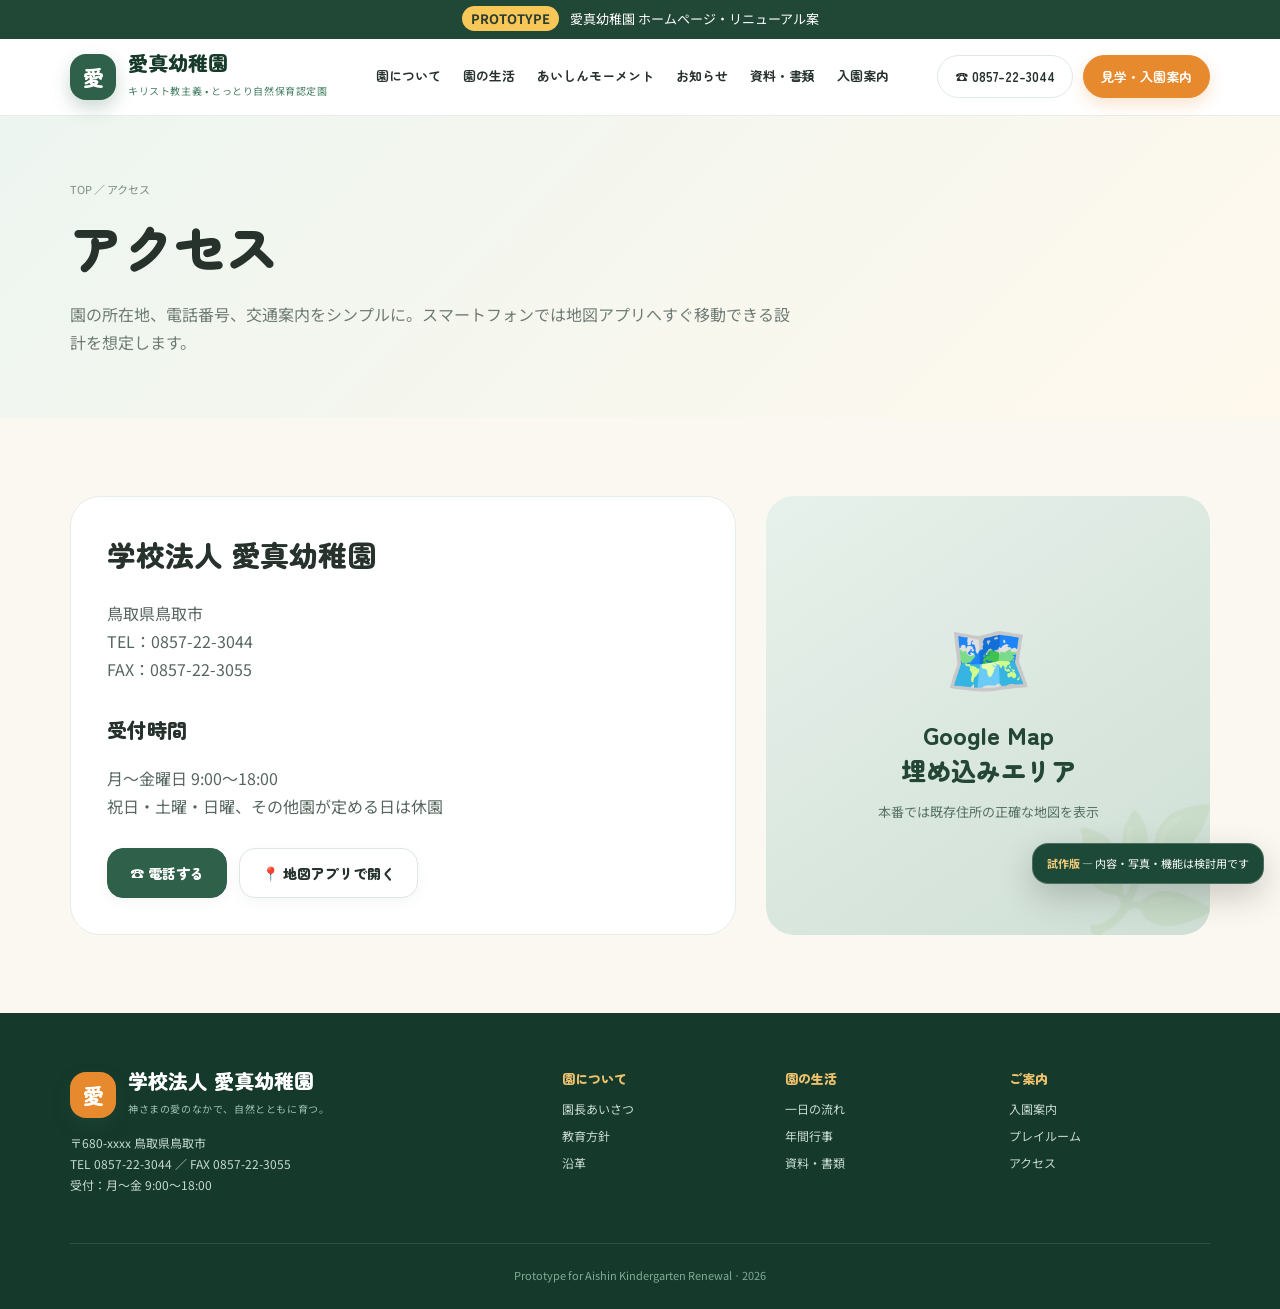
==== access.html @ ab1f231d "Add files via upload" ====
<!doctype html><html lang="ja"><head><meta charset="utf-8"><meta name="viewport" content="width=device-width,initial-scale=1"><title>愛真幼稚園｜リニューアル・プロトタイプ</title><link rel="stylesheet" href="styles.css"></head><body>
<div class="topbar"><b>PROTOTYPE</b> 愛真幼稚園 ホームページ・リニューアル案</div>
<header class="header"><div class="container nav"><a class="brand" href="index.html"><div class="brandmark">愛</div><div><strong>愛真幼稚園</strong><small>キリスト教主義 • とっとり自然保育認定園</small></div></a><nav class="menu"><a class="" href="about.html">園について</a><a class="" href="life.html">園の生活</a><a class="" href="moments.html">あいしんモーメント</a><a class="" href="news.html">お知らせ</a><a class="" href="documents.html">資料・書類</a><a class="" href="admissions.html">入園案内</a></nav><div class="nav-actions"><a class="pill" href="tel:0857223044">☎ 0857-22-3044</a><a class="pill primary" href="admissions.html">見学・入園案内</a><button class="hamb" aria-label="メニュー">☰</button></div></div><div class="container mobile"><a href="about.html">園について</a><a href="life.html">園の生活</a><a href="moments.html">あいしんモーメント</a><a href="news.html">お知らせ</a><a href="documents.html">資料・書類</a><a href="admissions.html">入園案内</a><a href="playroom.html">子育て支援</a><a href="access.html">アクセス</a></div></header><section class="page-hero"><div class="container"><div class="crumb"><a href="index.html">TOP</a> ／ アクセス</div><h1>アクセス</h1><p>園の所在地、電話番号、交通案内をシンプルに。スマートフォンでは地図アプリへすぐ移動できる設計を想定します。</p></div></section><main class="section"><div class="container news-layout"><div class="article"><h2>学校法人 愛真幼稚園</h2><p>鳥取県鳥取市<br>TEL：0857-22-3044<br>FAX：0857-22-3055</p><h3>受付時間</h3><p>月〜金曜日 9:00〜18:00<br>祝日・土曜・日曜、その他園が定める日は休園</p><div class="hero-buttons"><a class="btn green" href="tel:0857223044">☎ 電話する</a><a class="btn" href="#">📍 地図アプリで開く</a></div></div><div class="cta-panel" style="min-height:360px;display:grid;place-items:center;text-align:center;background:linear-gradient(145deg,#e7f1eb,#cfdfd5);color:#234635"><div><div style="font-size:70px">🗺️</div><h3 style="color:#234635">Google Map<br>埋め込みエリア</h3><p style="color:#567064">本番では既存住所の正確な地図を表示</p></div></div></div></main><footer class="footer"><div class="container footer-grid"><div><div class="brand"><div class="brandmark" style="background:#e78a2e">愛</div><div><strong style="color:white">学校法人 愛真幼稚園</strong><small style="color:#9fc3b1">神さまの愛のなかで、自然とともに育つ。</small></div></div><p>〒680-xxxx 鳥取県鳥取市<br>TEL 0857-22-3044 ／ FAX 0857-22-3055<br>受付：月〜金 9:00〜18:00</p></div><div class="footer-links"><div><h4>園について</h4><a href="about.html">園長あいさつ</a><a href="about.html#policy">教育方針</a><a href="about.html#history">沿革</a></div><div><h4>園の生活</h4><a href="life.html">一日の流れ</a><a href="life.html#annual">年間行事</a><a href="documents.html">資料・書類</a></div><div><h4>ご案内</h4><a href="admissions.html">入園案内</a><a href="playroom.html">プレイルーム</a><a href="access.html">アクセス</a></div></div></div><div class="copy">Prototype for Aishin Kindergarten Renewal · 2026</div></footer><div class="proto"><b>試作版</b> — 内容・写真・機能は検討用です</div><script src="script.js"></script></body></html>
---- styles.css ----
@import url('https://fonts.googleapis.com/css2?family=Kiwi+Maru:wght@500;700&family=Noto+Sans+JP:wght@400;500;700;800&family=Zen+Maru+Gothic:wght@500;700;900&display=swap');

:root{
  --green:#2f6049;--green2:#214737;--mint:#e9f2ed;--mint2:#d7e9df;
  --amber:#e78a2e;--cream:#fbf8f1;--ink:#27322d;--muted:#6e7b74;--white:#fff;
  --line:#dde9e2;--shadow:0 16px 40px rgba(39,73,56,.10);--radius:28px;
}
*{box-sizing:border-box} html{scroll-behavior:smooth} body{margin:0;font-family:'Noto Sans JP',sans-serif;color:var(--ink);background:var(--cream);line-height:1.75}
a{color:inherit;text-decoration:none} img{max-width:100%;display:block} button,input,select,textarea{font:inherit}
.container{width:min(1140px,calc(100% - 34px));margin:auto}
.topbar{background:var(--green2);color:#fff;font-size:13px;text-align:center;padding:8px 12px}.topbar b{background:#f7c858;color:#2d3b31;padding:3px 9px;border-radius:99px;margin-right:8px}
.header{position:sticky;top:0;z-index:50;background:rgba(255,255,255,.94);backdrop-filter:blur(14px);border-bottom:1px solid rgba(47,96,73,.11)}
.nav{height:76px;display:flex;align-items:center;justify-content:space-between;gap:20px}.brand{display:flex;align-items:center;gap:12px;min-width:220px}.brandmark{width:46px;height:46px;border-radius:16px;background:var(--green);display:grid;place-items:center;color:white;font:900 21px 'Zen Maru Gothic';box-shadow:0 8px 18px rgba(47,96,73,.24)}.brand strong{font:900 20px 'Zen Maru Gothic';display:block;line-height:1.15;color:#173a2a}.brand small{font-size:10px;color:#478065;letter-spacing:.06em}
.menu{display:flex;align-items:center;gap:22px;font:700 13px 'Zen Maru Gothic';white-space:nowrap}.menu a{padding:10px 0;border-bottom:2px solid transparent}.menu a:hover,.menu a.active{color:var(--green);border-color:#e4a645}.nav-actions{display:flex;align-items:center;gap:10px}.pill{display:inline-flex;align-items:center;justify-content:center;gap:8px;border-radius:999px;padding:11px 17px;font:700 13px 'Zen Maru Gothic';border:1px solid var(--line);background:white}.pill.primary{background:var(--amber);color:white;border-color:var(--amber);box-shadow:0 7px 16px rgba(231,138,46,.22)}.hamb{display:none;border:0;background:var(--mint);width:44px;height:44px;border-radius:14px;font-size:20px}
.mobile{display:none;padding:0 0 18px}.mobile a{display:block;padding:11px 4px;border-bottom:1px solid var(--line);font-weight:700}
.hero{position:relative;overflow:hidden;padding:64px 0 84px}.hero:before{content:"";position:absolute;width:540px;height:540px;border-radius:50%;background:#e6f2ea;right:-160px;top:-160px;z-index:-1}.hero-grid{display:grid;grid-template-columns:1.08fr .92fr;gap:60px;align-items:center}.eyebrow{display:inline-flex;align-items:center;gap:8px;background:#e6f1e9;color:var(--green);padding:8px 13px;border-radius:999px;font:700 12px 'Zen Maru Gothic';border:1px solid #cfe3d7}.display{font:900 clamp(36px,5vw,64px)/1.28 'Zen Maru Gothic';letter-spacing:-.03em;margin:18px 0 20px;color:#202a25}.display .accent{color:var(--green);position:relative}.display .accent:after{content:"";position:absolute;left:4px;right:4px;bottom:1px;height:9px;background:#f3cc70;border-radius:99px;z-index:-1;transform:rotate(-1deg)}.lead{font-size:17px;color:#5d6d64;max-width:650px}.hero-buttons{display:flex;gap:12px;flex-wrap:wrap;margin-top:28px}.btn{display:inline-flex;align-items:center;justify-content:center;gap:8px;padding:14px 22px;border-radius:16px;font:800 14px 'Zen Maru Gothic';border:1px solid var(--line);background:#fff;box-shadow:0 4px 14px rgba(0,0,0,.04)}.btn.green{background:var(--green);color:white;border-color:var(--green)}.photo-stack{position:relative;padding:20px}.main-photo{height:470px;border-radius:38px;object-fit:cover;width:100%;box-shadow:0 30px 70px rgba(34,65,50,.22);border:6px solid white}.float-card{position:absolute;background:rgba(255,255,255,.94);backdrop-filter:blur(10px);border:1px solid #e7efe9;border-radius:20px;padding:13px 16px;box-shadow:var(--shadow);font:700 12px 'Zen Maru Gothic'}.float-card.one{top:0;left:-12px}.float-card.two{bottom:4px;right:-8px}.float-card span{font-size:20px;margin-right:7px}
.section{padding:78px 0}.section.white{background:white}.section.soft{background:#eef5f1}.section-title{text-align:center;max-width:680px;margin:0 auto 38px}.section-title.left{text-align:left;margin-left:0}.kicker{color:var(--amber);text-transform:uppercase;letter-spacing:.14em;font-size:11px;font-weight:800}.section-title h2{font:900 clamp(28px,3.5vw,40px)/1.35 'Zen Maru Gothic';margin:7px 0 10px}.section-title p{color:var(--muted);margin:0}
.grid3{display:grid;grid-template-columns:repeat(3,1fr);gap:22px}.feature{background:var(--cream);border:1px solid var(--line);border-radius:28px;overflow:hidden;transition:.25s}.feature:hover{transform:translateY(-5px);box-shadow:var(--shadow)}.feature img{height:190px;width:100%;object-fit:cover}.feature .body{padding:22px}.feature h3{font:900 19px 'Zen Maru Gothic';margin:4px 0 8px}.tag{display:inline-flex;padding:5px 10px;background:#edf4ef;color:var(--green);border-radius:99px;font-size:11px;font-weight:800}.tag.orange{background:#fff1df;color:#ad6420}.tag.blue{background:#e8f2fb;color:#3a6d95}
.moments-head{display:flex;justify-content:space-between;align-items:end;gap:20px;margin-bottom:28px}.moments-head h2{font:900 34px 'Zen Maru Gothic';margin:0}.cards{display:grid;grid-template-columns:repeat(3,1fr);gap:22px}.post-card{background:white;border-radius:26px;overflow:hidden;border:1px solid #e9efeb;box-shadow:0 6px 18px rgba(36,60,48,.06);transition:.25s}.post-card:hover{transform:translateY(-5px);box-shadow:var(--shadow)}.post-card img{height:230px;width:100%;object-fit:cover}.post-card .body{padding:21px}.meta{font-size:11px;color:var(--amber);font-weight:800}.post-card h3{font:900 18px/1.55 'Zen Maru Gothic';margin:8px 0 7px}.post-card p{font-size:13px;color:var(--muted);margin:0}.more{display:inline-flex;margin-top:15px;color:var(--green);font:800 12px 'Zen Maru Gothic'}
.news-layout{display:grid;grid-template-columns:1.2fr .8fr;gap:30px}.news-list{background:white;border-radius:26px;padding:10px 26px;border:1px solid var(--line)}.news-row{display:grid;grid-template-columns:110px 100px 1fr;gap:14px;align-items:center;padding:18px 0;border-bottom:1px solid #edf1ee}.news-row:last-child{border:0}.news-row time{font-size:12px;color:#7d8982}.news-row b{font-size:11px;color:var(--green);background:var(--mint);padding:4px 9px;border-radius:99px;text-align:center}.news-row strong{font-size:14px}.cta-panel{border-radius:28px;background:var(--green2);color:#fff;padding:30px;position:relative;overflow:hidden}.cta-panel:after{content:"🌿";position:absolute;font-size:120px;right:-10px;bottom:-30px;opacity:.08}.cta-panel h3{font:900 25px 'Zen Maru Gothic';margin:0 0 9px}.cta-panel p{color:#d8e6df;font-size:13px}.cta-panel .btn{margin-top:10px}
.quick{display:grid;grid-template-columns:repeat(4,1fr);gap:14px}.quick a{background:white;border:1px solid var(--line);border-radius:22px;padding:22px 18px;display:flex;flex-direction:column;gap:8px;transition:.2s}.quick a:hover{transform:translateY(-4px);box-shadow:var(--shadow)}.quick .ico{font-size:30px}.quick strong{font:800 15px 'Zen Maru Gothic'}.quick small{color:var(--muted)}
.footer{background:#15392b;color:white;padding:56px 0 24px}.footer-grid{display:grid;grid-template-columns:1.2fr 1.8fr;gap:60px;padding-bottom:36px;border-bottom:1px solid rgba(255,255,255,.12)}.footer p,.footer a{color:#c7dad1;font-size:12px}.footer h4{font:800 13px 'Zen Maru Gothic';color:#efc36e;margin:0 0 10px}.footer-links{display:grid;grid-template-columns:repeat(3,1fr);gap:22px}.footer-links a{display:block;margin:6px 0}.copy{text-align:center;font-size:11px;color:#7fac97;padding-top:22px}
.page-hero{padding:64px 0 46px;background:linear-gradient(135deg,#edf5f0,#fff9ed)}.crumb{font-size:11px;color:#7b8d83;margin-bottom:10px}.page-hero h1{font:900 clamp(34px,5vw,52px) 'Zen Maru Gothic';margin:0 0 8px}.page-hero p{color:var(--muted);max-width:720px}.subnav{display:flex;flex-wrap:wrap;gap:10px;margin-top:24px}.subnav a{background:white;border:1px solid var(--line);border-radius:99px;padding:8px 13px;font-size:12px;font-weight:700}
.content-grid{display:grid;grid-template-columns:280px 1fr;gap:44px}.side{position:sticky;top:100px;height:max-content;background:white;border:1px solid var(--line);border-radius:22px;padding:14px}.side a{display:block;padding:12px 13px;border-radius:13px;font:700 13px 'Zen Maru Gothic'}.side a:hover,.side a.active{background:var(--mint);color:var(--green)}.article{background:white;border:1px solid #e6eee9;border-radius:30px;padding:36px}.article h2{font:900 29px 'Zen Maru Gothic';margin-top:0}.article h3{font:900 20px 'Zen Maru Gothic';margin-top:32px}.article p{color:#56665e}.quote{background:#f0f6f2;border-left:5px solid var(--green);padding:18px 20px;border-radius:0 18px 18px 0;font:700 15px/1.9 'Kiwi Maru';color:#315641}.timeline{display:grid;gap:14px}.time-item{display:grid;grid-template-columns:90px 1fr;gap:16px;padding:15px;border-radius:18px;background:#f8fbf9}.time-item b{color:var(--green);font:800 14px 'Zen Maru Gothic'}.time-item h4{margin:0;font:800 15px 'Zen Maru Gothic'}.time-item p{margin:3px 0 0;font-size:12px}
.filters{display:flex;flex-wrap:wrap;gap:8px;margin-bottom:26px}.filter{border:1px solid var(--line);background:white;padding:8px 13px;border-radius:99px;font-weight:700;font-size:12px;cursor:pointer}.filter.active{background:var(--green);color:white;border-color:var(--green)}.archive{display:grid;grid-template-columns:repeat(3,1fr);gap:22px}.archive .post-card[hidden]{display:none}.pagination{display:flex;justify-content:center;gap:8px;margin-top:34px}.pagination span{width:38px;height:38px;border-radius:12px;background:white;border:1px solid var(--line);display:grid;place-items:center;font-weight:700}.pagination .on{background:var(--green);color:white}
.docs{display:grid;gap:14px}.doc{display:grid;grid-template-columns:54px 1fr auto;gap:16px;align-items:center;background:white;border:1px solid var(--line);border-radius:18px;padding:16px 18px}.doc-ico{width:54px;height:54px;border-radius:15px;background:#fff0df;display:grid;place-items:center;font-size:25px}.doc h3{font:800 15px 'Zen Maru Gothic';margin:0 0 3px}.doc small{color:var(--muted)}.download{background:var(--mint);color:var(--green);padding:9px 13px;border-radius:12px;font:800 12px 'Zen Maru Gothic'}
.months{display:grid;grid-template-columns:repeat(4,1fr);gap:14px}.month{background:white;border:1px solid var(--line);border-radius:20px;padding:18px}.month strong{font:900 21px 'Zen Maru Gothic';color:var(--green)}.month p{font-size:12px;color:var(--muted);margin:7px 0 0}
.notice{background:#fff7e9;border:1px solid #f2d5a1;border-radius:18px;padding:16px 18px;color:#775424;font-size:13px}
.proto{position:fixed;right:16px;bottom:16px;background:#1d4a38;color:#fff;border:1px solid rgba(255,255,255,.2);box-shadow:0 12px 34px rgba(0,0,0,.2);border-radius:16px;padding:10px 14px;font-size:11px;z-index:60}.proto b{color:#f3ca79}
@media(max-width:980px){.menu,.nav-actions .pill:not(.primary){display:none}.hamb{display:block}.mobile.open{display:block}.hero-grid,.news-layout,.footer-grid,.content-grid{grid-template-columns:1fr}.hero{padding-top:42px}.photo-stack{max-width:650px;margin:auto}.grid3,.cards,.archive{grid-template-columns:repeat(2,1fr)}.quick,.months{grid-template-columns:repeat(2,1fr)}.side{position:static;display:grid;grid-template-columns:repeat(2,1fr)}}
@media(max-width:640px){.nav{height:68px}.brand small{display:none}.brand{min-width:0}.brand strong{font-size:18px}.topbar{font-size:11px}.hero-grid{gap:26px}.hero{padding:34px 0 58px}.display{font-size:38px}.lead{font-size:15px}.photo-stack{padding:10px}.main-photo{height:350px;border-radius:28px}.float-card{font-size:10px}.section{padding:56px 0}.grid3,.cards,.archive,.quick,.months{grid-template-columns:1fr}.moments-head{align-items:start;flex-direction:column}.news-row{grid-template-columns:86px 1fr}.news-row b{grid-row:2}.news-row strong{grid-column:2;grid-row:1/3}.footer-links{grid-template-columns:1fr 1fr}.article{padding:24px 20px}.doc{grid-template-columns:48px 1fr}.download{grid-column:2;width:max-content}.side{grid-template-columns:1fr}.proto{left:12px;right:12px;text-align:center}}
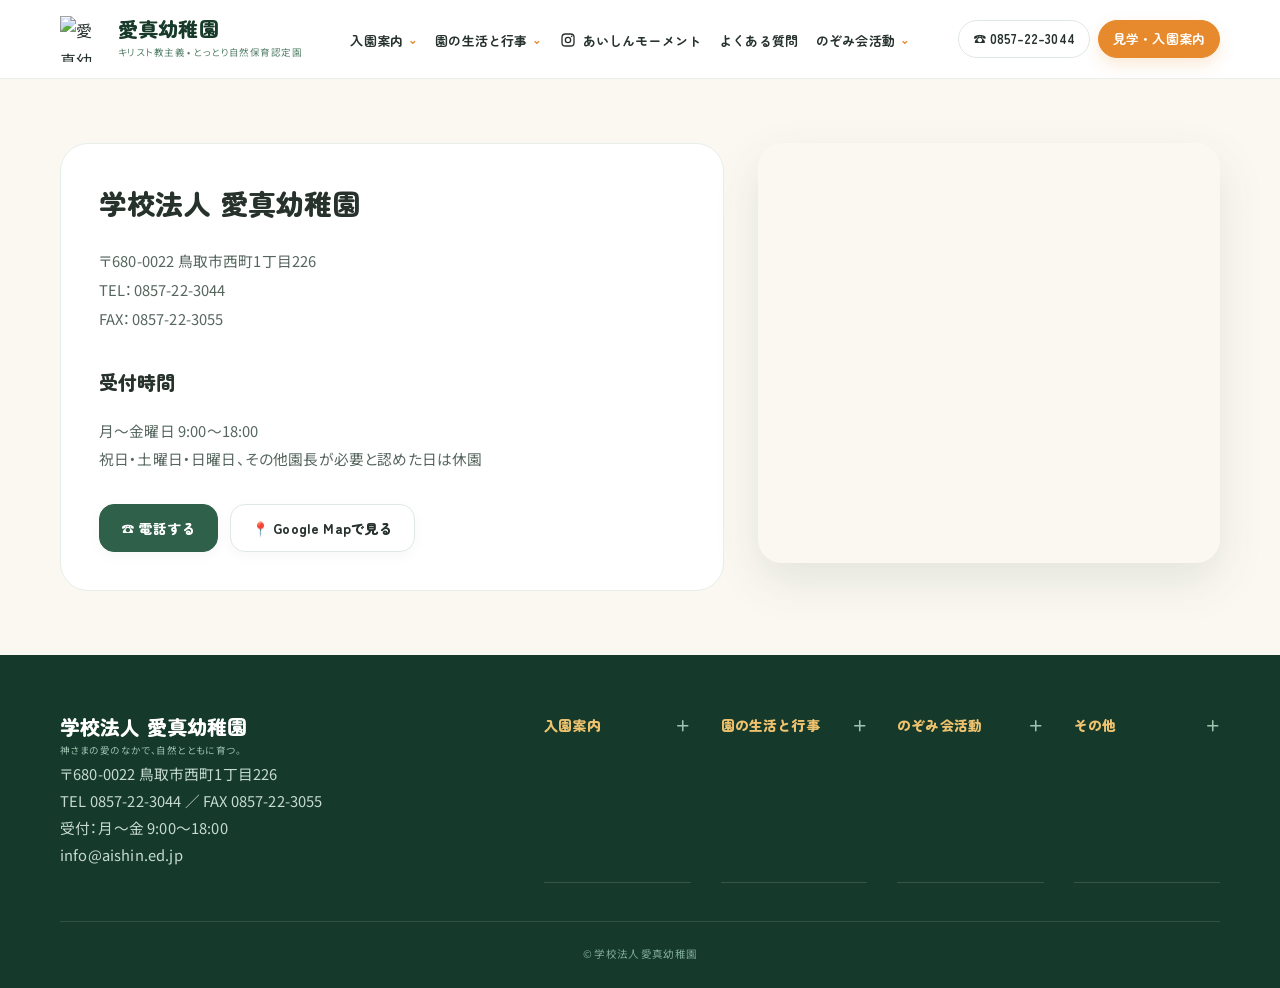
==== commit f229aa01: "Add files via upload" ====
--- a/access.html
+++ b/access.html
@@ -1,3 +1,3 @@
-<!doctype html><html lang="ja"><head><meta charset="utf-8"><meta name="viewport" content="width=device-width,initial-scale=1"><title>愛真幼稚園｜リニューアル・プロトタイプ</title><link rel="stylesheet" href="styles.css"></head><body>
-<div class="topbar"><b>PROTOTYPE</b> 愛真幼稚園 ホームページ・リニューアル案</div>
-<header class="header"><div class="container nav"><a class="brand" href="index.html"><div class="brandmark">愛</div><div><strong>愛真幼稚園</strong><small>キリスト教主義 • とっとり自然保育認定園</small></div></a><nav class="menu"><a class="" href="about.html">園について</a><a class="" href="life.html">園の生活</a><a class="" href="moments.html">あいしんモーメント</a><a class="" href="news.html">お知らせ</a><a class="" href="documents.html">資料・書類</a><a class="" href="admissions.html">入園案内</a></nav><div class="nav-actions"><a class="pill" href="tel:0857223044">☎ 0857-22-3044</a><a class="pill primary" href="admissions.html">見学・入園案内</a><button class="hamb" aria-label="メニュー">☰</button></div></div><div class="container mobile"><a href="about.html">園について</a><a href="life.html">園の生活</a><a href="moments.html">あいしんモーメント</a><a href="news.html">お知らせ</a><a href="documents.html">資料・書類</a><a href="admissions.html">入園案内</a><a href="playroom.html">子育て支援</a><a href="access.html">アクセス</a></div></header><section class="page-hero"><div class="container"><div class="crumb"><a href="index.html">TOP</a> ／ アクセス</div><h1>アクセス</h1><p>園の所在地、電話番号、交通案内をシンプルに。スマートフォンでは地図アプリへすぐ移動できる設計を想定します。</p></div></section><main class="section"><div class="container news-layout"><div class="article"><h2>学校法人 愛真幼稚園</h2><p>鳥取県鳥取市<br>TEL：0857-22-3044<br>FAX：0857-22-3055</p><h3>受付時間</h3><p>月〜金曜日 9:00〜18:00<br>祝日・土曜・日曜、その他園が定める日は休園</p><div class="hero-buttons"><a class="btn green" href="tel:0857223044">☎ 電話する</a><a class="btn" href="#">📍 地図アプリで開く</a></div></div><div class="cta-panel" style="min-height:360px;display:grid;place-items:center;text-align:center;background:linear-gradient(145deg,#e7f1eb,#cfdfd5);color:#234635"><div><div style="font-size:70px">🗺️</div><h3 style="color:#234635">Google Map<br>埋め込みエリア</h3><p style="color:#567064">本番では既存住所の正確な地図を表示</p></div></div></div></main><footer class="footer"><div class="container footer-grid"><div><div class="brand"><div class="brandmark" style="background:#e78a2e">愛</div><div><strong style="color:white">学校法人 愛真幼稚園</strong><small style="color:#9fc3b1">神さまの愛のなかで、自然とともに育つ。</small></div></div><p>〒680-xxxx 鳥取県鳥取市<br>TEL 0857-22-3044 ／ FAX 0857-22-3055<br>受付：月〜金 9:00〜18:00</p></div><div class="footer-links"><div><h4>園について</h4><a href="about.html">園長あいさつ</a><a href="about.html#policy">教育方針</a><a href="about.html#history">沿革</a></div><div><h4>園の生活</h4><a href="life.html">一日の流れ</a><a href="life.html#annual">年間行事</a><a href="documents.html">資料・書類</a></div><div><h4>ご案内</h4><a href="admissions.html">入園案内</a><a href="playroom.html">プレイルーム</a><a href="access.html">アクセス</a></div></div></div><div class="copy">Prototype for Aishin Kindergarten Renewal · 2026</div></footer><div class="proto"><b>試作版</b> — 内容・写真・機能は検討用です</div><script src="script.js"></script></body></html>+<!doctype html><html lang="ja"><head><meta charset="utf-8"><meta name="viewport" content="width=device-width,initial-scale=1"><title>愛真幼稚園｜鳥取のキリスト教主義幼稚園</title><link rel="stylesheet" href="styles.css"></head><body>
+
+<header class="header"><div class="container nav"><a class="brand" href="index.html"><img class="brand-logo" src="assets/header_logo.png" alt="愛真幼稚園"><div class="brand-copy"><strong>愛真幼稚園</strong><small>キリスト教主義 • とっとり自然保育認定園</small></div></a><nav class="menu" aria-label="メインメニュー"><div class="menu-group"><a class="menu-parent" href="guide.html">入園案内</a><div class="dropdown"><a href="greeting.html">園長あいさつ</a><a href="policy.html">教育方針</a><a href="history.html">沿革</a><a href="apply.html">募集要項</a><a href="request.html">資料請求</a><a href="information.html">情報公開</a></div></div><div class="menu-group"><a class="menu-parent" href="life.html">園の生活と行事</a><div class="dropdown"><a href="safe.html">安全・衛生について</a><a href="annual.html">年間行事予定</a><a href="schedule.html">一日の流れ</a><a href="lunch.html">給食</a><a href="map.html">園内探索マップ</a><a href="bus.html">通園バスコース</a></div></div><a class="menu-direct" href="album.html">あいしんモーメント</a><a class="menu-direct" href="faq.html">よくある質問</a><div class="menu-group"><a class="menu-parent" href="nozomikai.html">のぞみ会活動</a><div class="dropdown"><a href="millefeuille.html">ミルフィーユ</a><a href="candy.html">キャンディ</a><a href="olive.html">オリーブ</a><a href="sorairo.html">そらいろのたね</a><a href="tomsawyer.html">トムソーヤパパの会</a><a href="nozomikai-library.html">のぞみ会図書</a></div></div><a class="menu-direct" href="parent.html">在園中の保護者の皆様</a><a class="menu-direct" href="access.html">アクセス</a></nav><div class="nav-actions"><a class="pill" href="tel:0857223044">☎ 0857-22-3044</a><a class="pill primary" href="admissions.html">見学・入園案内</a><button class="hamb" aria-label="メニュー">☰</button></div></div><div class="container mobile"><details><summary>入園案内</summary><a href="guide.html">入園案内</a><a href="greeting.html">園長あいさつ</a><a href="policy.html">教育方針</a><a href="history.html">沿革</a><a href="apply.html">募集要項</a><a href="request.html">資料請求</a><a href="information.html">情報公開</a></details><details><summary>園の生活と行事</summary><a href="life.html">園の生活と行事</a><a href="safe.html">安全・衛生について</a><a href="annual.html">年間行事予定</a><a href="schedule.html">一日の流れ</a><a href="lunch.html">給食</a><a href="map.html">園内探索マップ</a><a href="bus.html">通園バスコース</a></details><a href="album.html">あいしんモーメント</a><a href="faq.html">よくある質問</a><details><summary>のぞみ会活動</summary><a href="nozomikai.html">のぞみ会活動</a><a href="millefeuille.html">ミルフィーユ</a><a href="candy.html">キャンディ</a><a href="olive.html">オリーブ</a><a href="sorairo.html">そらいろのたね</a><a href="tomsawyer.html">トムソーヤパパの会</a><a href="nozomikai-library.html">のぞみ会図書</a></details><a href="parent.html">在園中の保護者の皆様</a><a href="access.html">アクセス</a></div></header><section class="page-hero"><div class="container"><div class="crumb"><a href="index.html">TOP</a> ／ アクセス</div><h1>アクセス</h1><p>愛真幼稚園は鳥取県庁近く、交通の便のよい静かで落ち着いたエリアにあります。</p></div></section><main class="section"><div class="container news-layout"><div class="article"><h2>学校法人 愛真幼稚園</h2><p>〒680-0022 鳥取市西町1丁目226<br>TEL：0857-22-3044<br>FAX：0857-22-3055</p><h3>受付時間</h3><p>月〜金曜日 9:00〜18:00<br>祝日・土曜日・日曜日、その他園長が必要と認めた日は休園</p><div class="hero-buttons"><a class="btn green" href="tel:0857223044">☎ 電話する</a><a class="btn" href="https://www.google.com/maps/search/?api=1&query=愛真幼稚園+鳥取市西町1丁目226" target="_blank" rel="noopener">📍 Google Mapで見る</a></div></div><div><iframe class="map-frame" title="愛真幼稚園 Google Maps" src="https://www.google.com/maps?q=愛真幼稚園+鳥取市西町1丁目226&output=embed" loading="lazy" referrerpolicy="no-referrer-when-downgrade"></iframe></div></div></main><footer class="footer"><div class="container footer-grid"><div><div class="brand"><div class="brand-copy"><strong style="color:white">学校法人 愛真幼稚園</strong><small style="color:#9fc3b1">神さまの愛のなかで、自然とともに育つ。</small></div></div><p>〒680-0022 鳥取市西町1丁目226<br>TEL 0857-22-3044 ／ FAX 0857-22-3055<br>受付：月〜金 9:00〜18:00</p></div><div class="footer-links"><div><h4>入園案内</h4><a href="guide.html">入園案内</a><a href="greeting.html">園長あいさつ</a><a href="policy.html">教育方針</a><a href="history.html">沿革</a><a href="apply.html">募集要項</a><a href="request.html">資料請求</a><a href="information.html">情報公開</a></div><div><h4>園の生活と行事</h4><a href="life.html">園の生活と行事</a><a href="safe.html">安全・衛生について</a><a href="annual.html">年間行事予定</a><a href="schedule.html">一日の流れ</a><a href="lunch.html">給食</a><a href="map.html">園内探索マップ</a><a href="bus.html">通園バスコース</a></div><div><h4>のぞみ会活動</h4><a href="nozomikai.html">のぞみ会活動</a><a href="millefeuille.html">ミルフィーユ</a><a href="candy.html">キャンディ</a><a href="olive.html">オリーブ</a><a href="sorairo.html">そらいろのたね</a><a href="tomsawyer.html">トムソーヤパパの会</a><a href="nozomikai-library.html">のぞみ会図書</a></div><div><h4>その他</h4><a href="album.html">あいしんモーメント</a><a href="faq.html">よくある質問</a><a href="parent.html">在園中の保護者の皆様</a><a href="access.html">アクセス</a><a href="tel:0857223044">お問い合わせ</a></div></div></div><div class="copy">© 学校法人 愛真幼稚園</div></footer><script src="official-content.js"></script><script src="script.js"></script></body></html>
--- a/styles.css
+++ b/styles.css
@@ -1,31 +1,215 @@
-@import url('https://fonts.googleapis.com/css2?family=Kiwi+Maru:wght@500;700&family=Noto+Sans+JP:wght@400;500;700;800&family=Zen+Maru+Gothic:wght@500;700;900&display=swap');
-
-:root{
-  --green:#2f6049;--green2:#214737;--mint:#e9f2ed;--mint2:#d7e9df;
-  --amber:#e78a2e;--cream:#fbf8f1;--ink:#27322d;--muted:#6e7b74;--white:#fff;
-  --line:#dde9e2;--shadow:0 16px 40px rgba(39,73,56,.10);--radius:28px;
-}
-*{box-sizing:border-box} html{scroll-behavior:smooth} body{margin:0;font-family:'Noto Sans JP',sans-serif;color:var(--ink);background:var(--cream);line-height:1.75}
-a{color:inherit;text-decoration:none} img{max-width:100%;display:block} button,input,select,textarea{font:inherit}
-.container{width:min(1140px,calc(100% - 34px));margin:auto}
-.topbar{background:var(--green2);color:#fff;font-size:13px;text-align:center;padding:8px 12px}.topbar b{background:#f7c858;color:#2d3b31;padding:3px 9px;border-radius:99px;margin-right:8px}
-.header{position:sticky;top:0;z-index:50;background:rgba(255,255,255,.94);backdrop-filter:blur(14px);border-bottom:1px solid rgba(47,96,73,.11)}
-.nav{height:76px;display:flex;align-items:center;justify-content:space-between;gap:20px}.brand{display:flex;align-items:center;gap:12px;min-width:220px}.brandmark{width:46px;height:46px;border-radius:16px;background:var(--green);display:grid;place-items:center;color:white;font:900 21px 'Zen Maru Gothic';box-shadow:0 8px 18px rgba(47,96,73,.24)}.brand strong{font:900 20px 'Zen Maru Gothic';display:block;line-height:1.15;color:#173a2a}.brand small{font-size:10px;color:#478065;letter-spacing:.06em}
-.menu{display:flex;align-items:center;gap:22px;font:700 13px 'Zen Maru Gothic';white-space:nowrap}.menu a{padding:10px 0;border-bottom:2px solid transparent}.menu a:hover,.menu a.active{color:var(--green);border-color:#e4a645}.nav-actions{display:flex;align-items:center;gap:10px}.pill{display:inline-flex;align-items:center;justify-content:center;gap:8px;border-radius:999px;padding:11px 17px;font:700 13px 'Zen Maru Gothic';border:1px solid var(--line);background:white}.pill.primary{background:var(--amber);color:white;border-color:var(--amber);box-shadow:0 7px 16px rgba(231,138,46,.22)}.hamb{display:none;border:0;background:var(--mint);width:44px;height:44px;border-radius:14px;font-size:20px}
-.mobile{display:none;padding:0 0 18px}.mobile a{display:block;padding:11px 4px;border-bottom:1px solid var(--line);font-weight:700}
-.hero{position:relative;overflow:hidden;padding:64px 0 84px}.hero:before{content:"";position:absolute;width:540px;height:540px;border-radius:50%;background:#e6f2ea;right:-160px;top:-160px;z-index:-1}.hero-grid{display:grid;grid-template-columns:1.08fr .92fr;gap:60px;align-items:center}.eyebrow{display:inline-flex;align-items:center;gap:8px;background:#e6f1e9;color:var(--green);padding:8px 13px;border-radius:999px;font:700 12px 'Zen Maru Gothic';border:1px solid #cfe3d7}.display{font:900 clamp(36px,5vw,64px)/1.28 'Zen Maru Gothic';letter-spacing:-.03em;margin:18px 0 20px;color:#202a25}.display .accent{color:var(--green);position:relative}.display .accent:after{content:"";position:absolute;left:4px;right:4px;bottom:1px;height:9px;background:#f3cc70;border-radius:99px;z-index:-1;transform:rotate(-1deg)}.lead{font-size:17px;color:#5d6d64;max-width:650px}.hero-buttons{display:flex;gap:12px;flex-wrap:wrap;margin-top:28px}.btn{display:inline-flex;align-items:center;justify-content:center;gap:8px;padding:14px 22px;border-radius:16px;font:800 14px 'Zen Maru Gothic';border:1px solid var(--line);background:#fff;box-shadow:0 4px 14px rgba(0,0,0,.04)}.btn.green{background:var(--green);color:white;border-color:var(--green)}.photo-stack{position:relative;padding:20px}.main-photo{height:470px;border-radius:38px;object-fit:cover;width:100%;box-shadow:0 30px 70px rgba(34,65,50,.22);border:6px solid white}.float-card{position:absolute;background:rgba(255,255,255,.94);backdrop-filter:blur(10px);border:1px solid #e7efe9;border-radius:20px;padding:13px 16px;box-shadow:var(--shadow);font:700 12px 'Zen Maru Gothic'}.float-card.one{top:0;left:-12px}.float-card.two{bottom:4px;right:-8px}.float-card span{font-size:20px;margin-right:7px}
-.section{padding:78px 0}.section.white{background:white}.section.soft{background:#eef5f1}.section-title{text-align:center;max-width:680px;margin:0 auto 38px}.section-title.left{text-align:left;margin-left:0}.kicker{color:var(--amber);text-transform:uppercase;letter-spacing:.14em;font-size:11px;font-weight:800}.section-title h2{font:900 clamp(28px,3.5vw,40px)/1.35 'Zen Maru Gothic';margin:7px 0 10px}.section-title p{color:var(--muted);margin:0}
-.grid3{display:grid;grid-template-columns:repeat(3,1fr);gap:22px}.feature{background:var(--cream);border:1px solid var(--line);border-radius:28px;overflow:hidden;transition:.25s}.feature:hover{transform:translateY(-5px);box-shadow:var(--shadow)}.feature img{height:190px;width:100%;object-fit:cover}.feature .body{padding:22px}.feature h3{font:900 19px 'Zen Maru Gothic';margin:4px 0 8px}.tag{display:inline-flex;padding:5px 10px;background:#edf4ef;color:var(--green);border-radius:99px;font-size:11px;font-weight:800}.tag.orange{background:#fff1df;color:#ad6420}.tag.blue{background:#e8f2fb;color:#3a6d95}
-.moments-head{display:flex;justify-content:space-between;align-items:end;gap:20px;margin-bottom:28px}.moments-head h2{font:900 34px 'Zen Maru Gothic';margin:0}.cards{display:grid;grid-template-columns:repeat(3,1fr);gap:22px}.post-card{background:white;border-radius:26px;overflow:hidden;border:1px solid #e9efeb;box-shadow:0 6px 18px rgba(36,60,48,.06);transition:.25s}.post-card:hover{transform:translateY(-5px);box-shadow:var(--shadow)}.post-card img{height:230px;width:100%;object-fit:cover}.post-card .body{padding:21px}.meta{font-size:11px;color:var(--amber);font-weight:800}.post-card h3{font:900 18px/1.55 'Zen Maru Gothic';margin:8px 0 7px}.post-card p{font-size:13px;color:var(--muted);margin:0}.more{display:inline-flex;margin-top:15px;color:var(--green);font:800 12px 'Zen Maru Gothic'}
-.news-layout{display:grid;grid-template-columns:1.2fr .8fr;gap:30px}.news-list{background:white;border-radius:26px;padding:10px 26px;border:1px solid var(--line)}.news-row{display:grid;grid-template-columns:110px 100px 1fr;gap:14px;align-items:center;padding:18px 0;border-bottom:1px solid #edf1ee}.news-row:last-child{border:0}.news-row time{font-size:12px;color:#7d8982}.news-row b{font-size:11px;color:var(--green);background:var(--mint);padding:4px 9px;border-radius:99px;text-align:center}.news-row strong{font-size:14px}.cta-panel{border-radius:28px;background:var(--green2);color:#fff;padding:30px;position:relative;overflow:hidden}.cta-panel:after{content:"🌿";position:absolute;font-size:120px;right:-10px;bottom:-30px;opacity:.08}.cta-panel h3{font:900 25px 'Zen Maru Gothic';margin:0 0 9px}.cta-panel p{color:#d8e6df;font-size:13px}.cta-panel .btn{margin-top:10px}
-.quick{display:grid;grid-template-columns:repeat(4,1fr);gap:14px}.quick a{background:white;border:1px solid var(--line);border-radius:22px;padding:22px 18px;display:flex;flex-direction:column;gap:8px;transition:.2s}.quick a:hover{transform:translateY(-4px);box-shadow:var(--shadow)}.quick .ico{font-size:30px}.quick strong{font:800 15px 'Zen Maru Gothic'}.quick small{color:var(--muted)}
-.footer{background:#15392b;color:white;padding:56px 0 24px}.footer-grid{display:grid;grid-template-columns:1.2fr 1.8fr;gap:60px;padding-bottom:36px;border-bottom:1px solid rgba(255,255,255,.12)}.footer p,.footer a{color:#c7dad1;font-size:12px}.footer h4{font:800 13px 'Zen Maru Gothic';color:#efc36e;margin:0 0 10px}.footer-links{display:grid;grid-template-columns:repeat(3,1fr);gap:22px}.footer-links a{display:block;margin:6px 0}.copy{text-align:center;font-size:11px;color:#7fac97;padding-top:22px}
-.page-hero{padding:64px 0 46px;background:linear-gradient(135deg,#edf5f0,#fff9ed)}.crumb{font-size:11px;color:#7b8d83;margin-bottom:10px}.page-hero h1{font:900 clamp(34px,5vw,52px) 'Zen Maru Gothic';margin:0 0 8px}.page-hero p{color:var(--muted);max-width:720px}.subnav{display:flex;flex-wrap:wrap;gap:10px;margin-top:24px}.subnav a{background:white;border:1px solid var(--line);border-radius:99px;padding:8px 13px;font-size:12px;font-weight:700}
-.content-grid{display:grid;grid-template-columns:280px 1fr;gap:44px}.side{position:sticky;top:100px;height:max-content;background:white;border:1px solid var(--line);border-radius:22px;padding:14px}.side a{display:block;padding:12px 13px;border-radius:13px;font:700 13px 'Zen Maru Gothic'}.side a:hover,.side a.active{background:var(--mint);color:var(--green)}.article{background:white;border:1px solid #e6eee9;border-radius:30px;padding:36px}.article h2{font:900 29px 'Zen Maru Gothic';margin-top:0}.article h3{font:900 20px 'Zen Maru Gothic';margin-top:32px}.article p{color:#56665e}.quote{background:#f0f6f2;border-left:5px solid var(--green);padding:18px 20px;border-radius:0 18px 18px 0;font:700 15px/1.9 'Kiwi Maru';color:#315641}.timeline{display:grid;gap:14px}.time-item{display:grid;grid-template-columns:90px 1fr;gap:16px;padding:15px;border-radius:18px;background:#f8fbf9}.time-item b{color:var(--green);font:800 14px 'Zen Maru Gothic'}.time-item h4{margin:0;font:800 15px 'Zen Maru Gothic'}.time-item p{margin:3px 0 0;font-size:12px}
-.filters{display:flex;flex-wrap:wrap;gap:8px;margin-bottom:26px}.filter{border:1px solid var(--line);background:white;padding:8px 13px;border-radius:99px;font-weight:700;font-size:12px;cursor:pointer}.filter.active{background:var(--green);color:white;border-color:var(--green)}.archive{display:grid;grid-template-columns:repeat(3,1fr);gap:22px}.archive .post-card[hidden]{display:none}.pagination{display:flex;justify-content:center;gap:8px;margin-top:34px}.pagination span{width:38px;height:38px;border-radius:12px;background:white;border:1px solid var(--line);display:grid;place-items:center;font-weight:700}.pagination .on{background:var(--green);color:white}
-.docs{display:grid;gap:14px}.doc{display:grid;grid-template-columns:54px 1fr auto;gap:16px;align-items:center;background:white;border:1px solid var(--line);border-radius:18px;padding:16px 18px}.doc-ico{width:54px;height:54px;border-radius:15px;background:#fff0df;display:grid;place-items:center;font-size:25px}.doc h3{font:800 15px 'Zen Maru Gothic';margin:0 0 3px}.doc small{color:var(--muted)}.download{background:var(--mint);color:var(--green);padding:9px 13px;border-radius:12px;font:800 12px 'Zen Maru Gothic'}
-.months{display:grid;grid-template-columns:repeat(4,1fr);gap:14px}.month{background:white;border:1px solid var(--line);border-radius:20px;padding:18px}.month strong{font:900 21px 'Zen Maru Gothic';color:var(--green)}.month p{font-size:12px;color:var(--muted);margin:7px 0 0}
-.notice{background:#fff7e9;border:1px solid #f2d5a1;border-radius:18px;padding:16px 18px;color:#775424;font-size:13px}
-.proto{position:fixed;right:16px;bottom:16px;background:#1d4a38;color:#fff;border:1px solid rgba(255,255,255,.2);box-shadow:0 12px 34px rgba(0,0,0,.2);border-radius:16px;padding:10px 14px;font-size:11px;z-index:60}.proto b{color:#f3ca79}
-@media(max-width:980px){.menu,.nav-actions .pill:not(.primary){display:none}.hamb{display:block}.mobile.open{display:block}.hero-grid,.news-layout,.footer-grid,.content-grid{grid-template-columns:1fr}.hero{padding-top:42px}.photo-stack{max-width:650px;margin:auto}.grid3,.cards,.archive{grid-template-columns:repeat(2,1fr)}.quick,.months{grid-template-columns:repeat(2,1fr)}.side{position:static;display:grid;grid-template-columns:repeat(2,1fr)}}
-@media(max-width:640px){.nav{height:68px}.brand small{display:none}.brand{min-width:0}.brand strong{font-size:18px}.topbar{font-size:11px}.hero-grid{gap:26px}.hero{padding:34px 0 58px}.display{font-size:38px}.lead{font-size:15px}.photo-stack{padding:10px}.main-photo{height:350px;border-radius:28px}.float-card{font-size:10px}.section{padding:56px 0}.grid3,.cards,.archive,.quick,.months{grid-template-columns:1fr}.moments-head{align-items:start;flex-direction:column}.news-row{grid-template-columns:86px 1fr}.news-row b{grid-row:2}.news-row strong{grid-column:2;grid-row:1/3}.footer-links{grid-template-columns:1fr 1fr}.article{padding:24px 20px}.doc{grid-template-columns:48px 1fr}.download{grid-column:2;width:max-content}.side{grid-template-columns:1fr}.proto{left:12px;right:12px;text-align:center}}
+@import url('https://fonts.googleapis.com/css2?family=Kiwi+Maru:wght@500;700&family=Noto+Sans+JP:wght@400;500;600;700;800&family=Zen+Maru+Gothic:wght@500;700;900&display=swap');
+:root{--green:#2f6049;--green2:#214737;--green3:#173a2a;--mint:#e9f2ed;--mint2:#d7e9df;--amber:#e78a2e;--cream:#fbf8f1;--paper:#fffdfa;--ink:#27322d;--muted:#68766f;--white:#fff;--line:#dfe9e3;--shadow-sm:0 8px 24px rgba(39,73,56,.07);--shadow:0 18px 48px rgba(39,73,56,.11)}
+*{box-sizing:border-box}html{scroll-behavior:smooth}body{margin:0;font-family:'Noto Sans JP',sans-serif;color:var(--ink);background:var(--cream);line-height:1.85;letter-spacing:.01em;font-feature-settings:"palt" 1;-webkit-font-smoothing:antialiased;line-break:strict;word-break:normal;overflow-wrap:break-word}a{color:inherit;text-decoration:none}img{max-width:100%;display:block}button,input,select,textarea{font:inherit}h1,h2,h3,h4,p{margin-block-start:0}h1,h2,h3{line-break:strict;text-wrap:balance}p{line-break:strict;text-wrap:pretty}.container{width:min(1160px,calc(100% - 44px));margin:auto}
+.topbar{background:var(--green2);color:#f4fbf7;font-size:11.5px;text-align:center;padding:8px 14px;letter-spacing:.02em}.topbar b{background:#f3c766;color:#2d3b31;padding:3px 9px;border-radius:99px;margin-right:8px;font-size:9.5px;letter-spacing:.08em}
+.header{position:sticky;top:0;z-index:50;background:rgba(255,255,255,.96);backdrop-filter:blur(16px);border-bottom:1px solid rgba(47,96,73,.10)}.nav{min-height:78px;display:flex;align-items:center;justify-content:space-between;gap:22px}.brand{display:flex;align-items:center;gap:12px;min-width:205px;flex-shrink:0}.brandmark{width:46px;height:46px;border-radius:15px;background:var(--green);display:grid;place-items:center;color:white;font:900 21px 'Zen Maru Gothic';box-shadow:0 8px 18px rgba(47,96,73,.20)}.brand strong{font:900 20px/1.15 'Zen Maru Gothic';display:block;color:var(--green3);white-space:nowrap}.brand small{display:block;margin-top:4px;font-size:9.5px;color:#56816b;letter-spacing:.045em;white-space:nowrap}.menu{display:flex;align-items:center;justify-content:center;gap:17px;font:700 12.5px/1 'Zen Maru Gothic';white-space:nowrap;min-width:0}.menu a{position:relative;padding:30px 0 28px}.menu a:after{content:"";position:absolute;left:20%;right:20%;bottom:19px;height:2px;border-radius:99px;background:transparent}.menu a:hover,.menu a.active{color:var(--green)}.menu a:hover:after,.menu a.active:after{background:#e2a447}.nav-actions{display:flex;align-items:center;gap:8px;flex-shrink:0}.pill{display:inline-flex;align-items:center;justify-content:center;gap:7px;border-radius:999px;padding:10px 14px;font:700 11.5px/1.2 'Zen Maru Gothic';border:1px solid var(--line);background:white;white-space:nowrap}.pill.primary{background:var(--amber);color:white;border-color:var(--amber);box-shadow:0 7px 16px rgba(231,138,46,.18)}.hamb{display:none;border:0;background:var(--mint);width:44px;height:44px;border-radius:14px;font-size:20px}.mobile{display:none;padding:0 0 18px}.mobile a{display:block;padding:12px 4px;border-bottom:1px solid var(--line);font-weight:700}
+.hero{position:relative;overflow:hidden;padding:74px 0 94px;background:radial-gradient(circle at 91% 12%,#e4f0e8 0,#e4f0e8 15%,transparent 38%),linear-gradient(180deg,#fffdfa 0%,var(--cream) 100%)}.hero-grid{display:grid;grid-template-columns:minmax(0,1.06fr) minmax(390px,.94fr);gap:70px;align-items:center}.hero-copy{max-width:680px}.eyebrow{display:inline-flex;align-items:center;gap:8px;background:#e7f1ea;color:var(--green);padding:8px 14px;border-radius:999px;font:700 12px 'Zen Maru Gothic';border:1px solid #cfe1d6;margin-bottom:20px}.display{font:900 clamp(40px,4.65vw,59px)/1.38 'Zen Maru Gothic';letter-spacing:-.025em;margin:0 0 24px;color:#202a25}.display-line{display:block}.accent-text{color:var(--green);position:relative;display:inline-block;z-index:0}.accent-text:after{content:"";position:absolute;left:2px;right:2px;bottom:.11em;height:.17em;background:#f3cc70;border-radius:99px;z-index:-1;transform:rotate(-.7deg)}.lead{font-size:16px;line-height:2;color:#5a6961;max-width:620px;margin:0}.hero-buttons{display:flex;gap:12px;flex-wrap:wrap;margin-top:30px}.btn{display:inline-flex;align-items:center;justify-content:center;gap:8px;min-height:48px;padding:13px 21px;border-radius:15px;font:800 13.5px/1.35 'Zen Maru Gothic';border:1px solid var(--line);background:#fff;box-shadow:0 4px 14px rgba(0,0,0,.035);transition:.2s}.btn:hover{transform:translateY(-2px);box-shadow:var(--shadow-sm)}.btn.green{background:var(--green);color:white;border-color:var(--green)}.photo-stack{position:relative;padding:18px}.main-photo{height:468px;border-radius:34px;object-fit:cover;width:100%;box-shadow:0 28px 64px rgba(34,65,50,.19);border:6px solid white}.float-card{position:absolute;display:flex;align-items:center;background:rgba(255,255,255,.96);backdrop-filter:blur(10px);border:1px solid #e5ede8;border-radius:18px;padding:12px 15px;box-shadow:var(--shadow-sm);font:700 11.5px/1.4 'Zen Maru Gothic';white-space:nowrap}.float-card.one{top:0;left:-6px}.float-card.two{bottom:2px;right:-4px}.float-card span{font-size:19px;margin-right:7px}
+.section{padding:82px 0}.section.white{background:white}.section.soft{background:#eef5f1}.section-title{text-align:center;max-width:700px;margin:0 auto 42px}.section-title.left{text-align:left;margin-left:0}.kicker{display:block;color:var(--amber);text-transform:uppercase;letter-spacing:.15em;font-size:10.5px;font-weight:800;margin-bottom:6px}.section-title h2{font:900 clamp(27px,3.2vw,38px)/1.45 'Zen Maru Gothic';margin:0 0 12px;letter-spacing:-.015em}.section-title p{color:var(--muted);margin:0;line-height:1.9}.grid3{display:grid;grid-template-columns:repeat(3,minmax(0,1fr));gap:24px;align-items:stretch}.feature{background:var(--cream);border:1px solid var(--line);border-radius:26px;overflow:hidden;transition:.25s;display:flex;flex-direction:column;min-height:100%}.feature:hover{transform:translateY(-4px);box-shadow:var(--shadow)}.feature img{height:200px;width:100%;object-fit:cover}.feature .body{padding:23px 23px 25px;display:flex;flex-direction:column;flex:1}.feature h3{font:900 18px/1.55 'Zen Maru Gothic';margin:8px 0 9px}.feature p{font-size:13px;color:var(--muted);margin:0}.tag{display:inline-flex;align-self:flex-start;padding:5px 10px;background:#edf4ef;color:var(--green);border-radius:99px;font-size:10.5px;font-weight:800}.tag.orange{background:#fff1df;color:#ad6420}.tag.blue{background:#e8f2fb;color:#3a6d95}
+.moments-head{display:flex;justify-content:space-between;align-items:flex-end;gap:28px;margin-bottom:30px}.moments-head>div{max-width:650px}.moments-head h2{font:900 34px/1.45 'Zen Maru Gothic';margin:0 0 8px}.moments-head p{margin:0;color:var(--muted)}.cards{display:grid;grid-template-columns:repeat(3,minmax(0,1fr));gap:24px;align-items:stretch}.post-card{background:white;border-radius:25px;overflow:hidden;border:1px solid #e7eeea;box-shadow:0 6px 18px rgba(36,60,48,.055);transition:.25s;display:flex;flex-direction:column;min-height:100%}.post-card:hover{transform:translateY(-4px);box-shadow:var(--shadow)}.post-card img{height:228px;width:100%;object-fit:cover}.post-card .body{padding:22px;display:flex;flex-direction:column;flex:1}.meta{font-size:10.5px;color:var(--amber);font-weight:800;letter-spacing:.02em}.post-card h3{font:900 18px/1.62 'Zen Maru Gothic';margin:8px 0 8px;min-height:3.25em}.post-card p{font-size:12.5px;line-height:1.8;color:var(--muted);margin:0;flex:1}.more{display:inline-flex;margin-top:17px;color:var(--green);font:800 11.5px 'Zen Maru Gothic'}
+.news-layout{display:grid;grid-template-columns:minmax(0,1.18fr) minmax(320px,.82fr);gap:34px;align-items:stretch}.news-list{background:white;border-radius:25px;padding:8px 26px;border:1px solid var(--line)}.news-row{display:grid;grid-template-columns:102px 92px minmax(0,1fr);gap:16px;align-items:center;padding:19px 0;border-bottom:1px solid #edf1ee}.news-row:last-child{border:0}.news-row time{font-size:11.5px;color:#7d8982;white-space:nowrap}.news-row b{font-size:10.5px;color:var(--green);background:var(--mint);padding:5px 9px;border-radius:99px;text-align:center;white-space:nowrap}.news-row strong{font-size:13.5px;line-height:1.65;font-weight:700}.cta-panel{border-radius:27px;background:var(--green2);color:#fff;padding:32px;position:relative;overflow:hidden;display:flex;flex-direction:column;justify-content:center}.cta-panel:after{content:"🌿";position:absolute;font-size:118px;right:-9px;bottom:-34px;opacity:.07}.cta-panel h3{font:900 24px/1.55 'Zen Maru Gothic';margin:0 0 11px}.cta-panel p{color:#d8e6df;font-size:12.5px;line-height:1.9;margin:0}.cta-panel .btn{margin-top:18px;align-self:flex-start}.quick{display:grid;grid-template-columns:repeat(4,minmax(0,1fr));gap:16px}.quick a{background:white;border:1px solid var(--line);border-radius:21px;padding:23px 20px;display:flex;flex-direction:column;gap:6px;transition:.2s;min-height:145px}.quick a:hover{transform:translateY(-3px);box-shadow:var(--shadow-sm)}.quick .ico{font-size:29px;margin-bottom:3px}.quick strong{font:800 14.5px/1.5 'Zen Maru Gothic'}.quick small{color:var(--muted);font-size:11.5px}
+.footer{background:#15392b;color:white;padding:60px 0 24px}.footer-grid{display:grid;grid-template-columns:1.15fr 1.85fr;gap:64px;padding-bottom:38px;border-bottom:1px solid rgba(255,255,255,.12)}.footer p,.footer a{color:#c7dad1;font-size:11.5px;line-height:1.85}.footer h4{font:800 12.5px 'Zen Maru Gothic';color:#efc36e;margin:0 0 11px}.footer-links{display:grid;grid-template-columns:repeat(3,1fr);gap:24px}.footer-links a{display:block;margin:7px 0}.copy{text-align:center;font-size:10.5px;color:#7fac97;padding-top:22px}
+.page-hero{padding:66px 0 50px;background:linear-gradient(135deg,#edf5f0,#fff9ed)}.crumb{font-size:10.5px;color:#7b8d83;margin-bottom:11px}.page-hero h1{font:900 clamp(34px,4.5vw,50px)/1.45 'Zen Maru Gothic';margin:0 0 10px}.page-hero p{color:var(--muted);max-width:720px;margin:0;line-height:1.9}.subnav{display:flex;flex-wrap:wrap;gap:9px;margin-top:25px}.subnav a{background:white;border:1px solid var(--line);border-radius:99px;padding:8px 13px;font-size:11.5px;font-weight:700}.content-grid{display:grid;grid-template-columns:260px minmax(0,1fr);gap:44px}.side{position:sticky;top:100px;height:max-content;background:white;border:1px solid var(--line);border-radius:21px;padding:13px}.side a{display:block;padding:11px 13px;border-radius:12px;font:700 12.5px/1.5 'Zen Maru Gothic'}.side a:hover,.side a.active{background:var(--mint);color:var(--green)}.article{background:white;border:1px solid #e6eee9;border-radius:28px;padding:38px}.article h2{font:900 28px/1.5 'Zen Maru Gothic';margin-top:0}.article h3{font:900 19px/1.6 'Zen Maru Gothic';margin-top:34px}.article p{color:#56665e;line-height:1.95}.quote{background:#f0f6f2;border-left:5px solid var(--green);padding:18px 20px;border-radius:0 18px 18px 0;font:700 14.5px/2 'Kiwi Maru';color:#315641}.timeline{display:grid;gap:14px}.time-item{display:grid;grid-template-columns:86px 1fr;gap:16px;padding:15px;border-radius:17px;background:#f8fbf9}.time-item b{color:var(--green);font:800 13.5px 'Zen Maru Gothic'}.time-item h4{margin:0;font:800 14.5px 'Zen Maru Gothic'}.time-item p{margin:4px 0 0;font-size:11.5px}.filters{display:flex;flex-wrap:wrap;gap:8px;margin-bottom:27px}.filter{border:1px solid var(--line);background:white;padding:8px 13px;border-radius:99px;font-weight:700;font-size:11.5px;cursor:pointer}.filter.active{background:var(--green);color:white;border-color:var(--green)}.archive{display:grid;grid-template-columns:repeat(3,minmax(0,1fr));gap:24px}.archive .post-card[hidden]{display:none}.pagination{display:flex;justify-content:center;gap:8px;margin-top:34px}.pagination span{width:38px;height:38px;border-radius:12px;background:white;border:1px solid var(--line);display:grid;place-items:center;font-weight:700}.pagination .on{background:var(--green);color:white}.docs{display:grid;gap:14px}.doc{display:grid;grid-template-columns:54px minmax(0,1fr) auto;gap:16px;align-items:center;background:white;border:1px solid var(--line);border-radius:18px;padding:16px 18px}.doc-ico{width:54px;height:54px;border-radius:15px;background:#fff0df;display:grid;place-items:center;font-size:25px}.doc h3{font:800 15px/1.55 'Zen Maru Gothic';margin:0 0 3px}.doc small{color:var(--muted)}.download{background:var(--mint);color:var(--green);padding:9px 13px;border-radius:12px;font:800 12px 'Zen Maru Gothic';white-space:nowrap}.months{display:grid;grid-template-columns:repeat(4,minmax(0,1fr));gap:14px}.month{background:white;border:1px solid var(--line);border-radius:20px;padding:18px}.month strong{font:900 21px 'Zen Maru Gothic';color:var(--green)}.month p{font-size:12px;color:var(--muted);margin:7px 0 0}.notice{background:#fff7e9;border:1px solid #f2d5a1;border-radius:18px;padding:16px 18px;color:#775424;font-size:13px}.proto{position:fixed;right:16px;bottom:16px;background:#1d4a38;color:#fff;border:1px solid rgba(255,255,255,.2);box-shadow:0 12px 34px rgba(0,0,0,.2);border-radius:16px;padding:9px 13px;font-size:10.5px;z-index:60}.proto b{color:#f3ca79}
+@media(max-width:1100px){.menu{gap:12px;font-size:11.5px}.nav-actions .pill:not(.primary){display:none}}
+@media(max-width:980px){.menu{display:none}.hamb{display:block}.mobile.open{display:block}.hero-grid,.news-layout,.footer-grid,.content-grid{grid-template-columns:1fr}.hero{padding-top:48px}.hero-copy{max-width:760px}.photo-stack{max-width:650px;margin:8px auto 0}.grid3,.cards,.archive{grid-template-columns:repeat(2,minmax(0,1fr))}.quick,.months{grid-template-columns:repeat(2,minmax(0,1fr))}.side{position:static;display:grid;grid-template-columns:repeat(2,1fr)}}
+@media(max-width:640px){.container{width:min(100% - 30px,1160px)}.nav{min-height:68px}.brand small{display:none}.brand{min-width:0}.brand strong{font-size:18px}.topbar{font-size:10.5px}.nav-actions .pill.primary{display:none}.hero-grid{gap:30px}.hero{padding:42px 0 62px}.eyebrow{margin-bottom:16px}.display{font-size:clamp(28px,8.5vw,34px);line-height:1.42;margin-bottom:20px}.display-line{display:block;white-space:nowrap}.display-line:after{display:none}.lead{font-size:14.5px;line-height:1.95}.hero-buttons{display:grid;grid-template-columns:1fr;margin-top:24px}.btn{width:100%}.photo-stack{padding:10px}.main-photo{height:350px;border-radius:28px}.float-card{font-size:10px;padding:10px 12px}.float-card.one{left:0}.float-card.two{right:0}.section{padding:60px 0}.section-title{margin-bottom:32px}.grid3,.cards,.archive,.quick,.months{grid-template-columns:1fr}.moments-head{align-items:flex-start;flex-direction:column;margin-bottom:24px}.moments-head .btn{width:auto}.post-card h3{min-height:auto}.news-row{grid-template-columns:84px minmax(0,1fr);gap:8px 13px}.news-row b{grid-column:1;grid-row:2;justify-self:start}.news-row strong{grid-column:2;grid-row:1/3}.footer-links{grid-template-columns:1fr 1fr}.article{padding:25px 20px}.doc{grid-template-columns:48px minmax(0,1fr)}.doc-ico{width:48px;height:48px}.download{grid-column:2;width:max-content}.side{grid-template-columns:1fr}.proto{left:12px;right:12px;text-align:center}.page-hero{padding:48px 0 38px}}
+.hero:after{content:"";position:absolute;left:-90px;bottom:-100px;width:220px;height:220px;border-radius:50%;background:rgba(231,138,46,.08);pointer-events:none}.photo-stack{z-index:1}.feature img,.post-card img{background:#dfeee5}
+.brand-logo{display:block;width:auto;height:52px;max-width:190px;object-fit:contain}.brand-copy{display:none}.footer-logo{height:56px;filter:brightness(0) invert(1);opacity:.96}.body,.lead,.section-title p,.page-hero p,.article p,.feature p,.post-card p,.news-row strong,.quick small,.footer p,.footer a{font-size:clamp(14px,1.15vw,16px)}.menu{font-size:14px}.pill{font-size:13px}.kicker,.meta,.tag,.news-row b,.news-row time{font-size:12px}.side a,.filter,.download{font-size:13px}.doc small{font-size:12px}.hero h1{font-size:clamp(42px,4.8vw,62px)}.section-title h2,.moments-head h2{font-size:clamp(31px,3.4vw,42px)}.footer h4{font-size:14px}.map-frame{width:100%;min-height:420px;border:0;border-radius:24px;display:block;box-shadow:var(--shadow)}
+@media(max-width:980px){.brand-logo{height:48px;max-width:175px}.menu{font-size:13px}.pill{font-size:12px}.hero h1{font-size:clamp(39px,6vw,54px)}.body,.lead,.section-title p,.page-hero p,.article p,.feature p,.post-card p,.news-row strong,.quick small,.footer p,.footer a{font-size:15px}}
+@media(max-width:640px){.brand-logo{height:44px;max-width:164px}.hero h1{font-size:38px}.lead{font-size:16px}.body,.section-title p,.page-hero p,.article p,.feature p,.post-card p,.news-row strong,.quick small,.footer p,.footer a{font-size:15px}.section-title h2,.moments-head h2{font-size:30px}.footer-logo{height:52px}.map-frame{min-height:340px}}
+.brand-logo{width:46px;height:46px;max-width:none;object-fit:cover;object-position:left;flex-shrink:0}.brand-copy{display:block}.footer-logo{width:56px;height:56px;object-fit:cover;object-position:left}
+.menu-group{position:relative;display:flex;align-items:stretch}.menu-parent,.menu-direct{position:relative;padding:30px 0 28px;font:700 13px/1 'Zen Maru Gothic';white-space:nowrap}.menu-parent:before{content:"⌄";font-size:11px;margin-left:5px;float:right;color:var(--amber)}.menu-parent:after,.menu-direct:after{content:"";position:absolute;left:20%;right:20%;bottom:19px;height:2px;border-radius:99px;background:transparent}.menu-parent:hover:after,.menu-direct:hover:after{background:#e2a447}.dropdown{position:absolute;z-index:80;top:100%;left:50%;display:none;min-width:190px;transform:translateX(-50%);padding:9px;background:rgba(255,255,255,.98);border:1px solid var(--line);border-radius:16px;box-shadow:var(--shadow)}.menu-group:hover .dropdown,.menu-group:focus-within .dropdown{display:grid;gap:2px}.dropdown a{padding:9px 11px;font:700 12px/1.45 'Zen Maru Gothic';white-space:nowrap;border-radius:9px}.dropdown a:hover{background:var(--mint);color:var(--green)}.dropdown a:after{display:none}.mobile details{border-bottom:1px solid var(--line)}.mobile summary{display:block;cursor:pointer;list-style:none;padding:12px 4px;font:700 14px/1.5 'Zen Maru Gothic'}.mobile summary::-webkit-details-marker{display:none}.mobile summary:after{content:"＋";float:right;color:var(--amber)}.mobile details[open] summary{color:var(--green)}.mobile details[open] summary:after{content:"−"}.mobile details a{padding:9px 16px;font-size:13px;background:#f7fbf8}.footer-links{grid-template-columns:repeat(4,minmax(0,1fr))}.footer-links a{font-size:13px}.footer h4{font-size:14px}
+@media(max-width:980px){.footer-links{grid-template-columns:repeat(2,minmax(0,1fr))}}
+@media(max-width:640px){.footer-links{grid-template-columns:1fr 1fr}.mobile>a{font-size:14px}}
+.content-photo{display:block;width:100%;max-height:360px;object-fit:cover;border-radius:22px;margin:0 0 28px;box-shadow:var(--shadow)}
+.inline-link{color:var(--green);font-weight:700;text-decoration:underline;text-decoration-color:#d8b35d;text-underline-offset:3px}
+.principal-name{margin:-2px 0 24px;color:var(--green);font:800 15px 'Zen Maru Gothic'}
+.policy-badge{display:block;width:300px;max-width:100%;height:auto;border-radius:16px;margin:0}.policy-list{display:grid;gap:10px;margin:8px 0 32px}.policy-list p{margin:0;padding:12px 16px;border-radius:12px;background:#f4f8f5}.policy-nature{display:grid;grid-template-columns:220px minmax(0,1fr);gap:28px;align-items:start;margin:8px 0 30px}.policy-nature p{margin:0}.policy-gallery{margin-top:30px}@media(max-width:640px){.policy-nature{grid-template-columns:1fr;gap:16px}.policy-nature .policy-badge{width:240px}}
+.guide-links{margin-top:30px}.guide-links .feature-disabled{cursor:default}.guide-links .feature-disabled:hover{transform:none;box-shadow:none}.guide-links .more{margin-top:auto}
+.guide-links .feature-link{cursor:pointer}.class-time-info{margin-top:52px;padding-top:42px;border-top:1px solid var(--line)}.class-time-info h2{margin-bottom:8px}.class-time-info h3{margin-top:34px}.staff-list{display:grid;grid-template-columns:repeat(3,minmax(0,1fr));gap:10px}.staff-list div{display:flex;justify-content:space-between;gap:12px;padding:11px 13px;border-radius:12px;background:#f4f8f5}.staff-list span{font-size:13px;color:var(--muted)}.staff-list b{color:var(--green);font:800 14px 'Zen Maru Gothic'}@media(max-width:640px){.class-time-info{margin-top:40px;padding-top:34px}.staff-list{grid-template-columns:repeat(2,minmax(0,1fr))}}
+.class-page>section+section{margin-top:48px;padding-top:42px;border-top:1px solid var(--line)}.class-page .kicker{margin-bottom:11px}@media(max-width:640px){.class-page>section+section{margin-top:38px;padding-top:34px}}
+.life-overview{max-width:1040px}.life-lead{max-width:760px;font-size:16px!important;line-height:2!important}.life-menu{display:grid;grid-template-columns:repeat(2,minmax(0,1fr));gap:12px;margin-top:34px}.life-menu a{display:grid;grid-template-columns:38px minmax(0,1fr) 18px;gap:13px;align-items:start;padding:20px 18px;border:1px solid var(--line);border-radius:18px;background:#fbfdfb;transition:.2s}.life-menu a:hover{transform:translateY(-3px);box-shadow:var(--shadow-sm);background:#f3f8f4}.life-menu a>span{color:var(--amber);font:900 16px 'Zen Maru Gothic'}.life-menu h3{margin:0 0 6px;font:800 16px/1.5 'Zen Maru Gothic';color:var(--green)}.life-menu p{margin:0;font-size:12px;line-height:1.75}.life-menu b{color:var(--green);font-size:18px}.life-gallery img{background:#edf5f0}.life-gallery.map img,.life-gallery.bus img{aspect-ratio:auto;object-fit:contain;background:#f7faf8}.life-safety-detail,.life-bus-note{margin-top:30px;padding-top:28px;border-top:1px solid var(--line)}.life-safety-detail h3,.life-bus-note h3{margin-top:0}.life-safety-detail .notice{margin-top:20px}.life-bus-note p{margin-bottom:8px}@media(max-width:640px){.life-menu{grid-template-columns:1fr;gap:10px}.life-menu a{padding:17px 15px}.life-lead{font-size:15px!important}.life-gallery.map img,.life-gallery.bus img{max-height:none}}
+.safe-page{max-width:1040px}.safe-intro{padding:24px 26px;border-radius:20px;background:#f2f7f3}.safe-intro h3{margin:0 0 12px}.safe-intro p{margin:0}.safe-intro p+p{margin-top:10px}.safe-grid{display:grid;grid-template-columns:repeat(2,minmax(0,1fr));gap:12px;margin-top:28px}.safe-grid>section{padding:22px 23px;border:1px solid var(--line);border-radius:18px;background:#fbfdfb}.safe-grid h3{margin:0 0 12px}.safe-label{display:block;margin-bottom:7px;color:var(--green);font:800 11px/1.4 'Zen Maru Gothic';letter-spacing:.08em}.safe-page ul{display:grid;gap:7px;margin:0;padding-left:1.2em;color:#56665e;line-height:1.8}.safe-page li::marker{color:var(--amber)}.safe-section{margin-top:48px;padding-top:40px;border-top:1px solid var(--line)}.safe-section>h3{margin-top:0}.safe-section h4{margin:26px 0 9px;font:800 15px 'Zen Maru Gothic';color:var(--green)}.safe-notice{margin-top:12px;padding:16px 18px;border-radius:15px;background:#f8fbf9}.safe-notice strong{display:block;margin-bottom:4px;color:var(--green);font:800 13px 'Zen Maru Gothic'}.safe-notice p{margin:0}.medical-list{display:grid;grid-template-columns:repeat(2,minmax(0,1fr));gap:12px}.medical-list>div{padding:18px;border-radius:16px;background:#fff9ed;border:1px solid #f1e4c8}.medical-list strong{color:#755d2d;font:800 13px 'Zen Maru Gothic'}.medical-list p{margin:8px 0 0;font-size:12px;line-height:1.8}.safe-download{margin-top:22px}.insurance-list{display:grid;gap:10px}.insurance-list>div{display:grid;grid-template-columns:minmax(220px,.8fr) minmax(0,1.2fr);gap:16px;padding:14px 16px;border-radius:12px;background:#f8fbf9}.insurance-list strong{color:var(--green);font:800 13px/1.6 'Zen Maru Gothic'}.insurance-list span{color:#56665e;font-size:13px;line-height:1.8}.safe-weather{padding:24px;border:1px solid #f2d5a1;border-radius:20px;background:#fff7e9}.safe-weather p{margin:0}.safe-page .download-placeholder h4{margin:0 0 4px}.safe-page .download-placeholder p{margin:0;font-size:12px}@media(max-width:640px){.safe-intro{padding:20px}.safe-grid,.medical-list{grid-template-columns:1fr}.safe-grid>section{padding:19px}.safe-section{margin-top:40px;padding-top:34px}.insurance-list>div{grid-template-columns:1fr;gap:5px}.safe-weather{padding:20px}}
+.safe-emphasis{position:relative;margin-top:58px!important;padding:34px 30px 30px!important;border:2px solid #f3a06d!important;border-radius:24px;background:linear-gradient(135deg,#fff8f1,#fffdf9);box-shadow:0 10px 26px rgba(229,126,60,.1)}.safe-emphasis:before{content:"";position:absolute;left:30px;right:30px;top:-2px;height:7px;border-radius:99px;background:#f17f3c}.safe-emphasis h3{margin:0 0 22px!important;color:#ed7838;font:900 clamp(27px,3.2vw,43px)/1.3 'Zen Maru Gothic';letter-spacing:-.03em}.safe-emphasis h4{color:#c96531}.safe-emphasis .safe-notice{background:#fff;border:1px solid #f5d7c0}.safe-emphasis-disaster{margin-top:34px!important}.safe-emphasis-disaster ul{margin-top:18px}@media(max-width:640px){.safe-emphasis{margin-top:44px!important;padding:28px 20px 24px!important;border-radius:20px}.safe-emphasis:before{left:20px;right:20px;height:6px}.safe-emphasis h3{font-size:28px}.safe-emphasis-disaster{margin-top:28px!important}}
+.annual-page{max-width:1040px}.annual-lead{max-width:700px;font-size:16px!important;line-height:2!important}.annual-seasons{display:grid;gap:38px;margin-top:34px}.annual-season h3{display:flex;align-items:center;gap:14px;margin:0 0 16px;color:var(--green);font:900 22px/1.4 'Zen Maru Gothic'}.annual-season h3:after{content:"";height:1px;flex:1;background:#dce9e0}.annual-months,.annual-season-grid{display:grid;grid-template-columns:repeat(3,minmax(0,1fr));gap:16px}.annual-month{overflow:hidden;border:1px solid var(--line);border-radius:20px;background:#fff;box-shadow:var(--shadow-sm)}.annual-month img{display:block;width:100%;height:150px;object-fit:cover;background:#edf5f0}.annual-month>div{padding:16px 17px 18px}.annual-month span{display:inline-block;margin-bottom:9px;color:var(--green);font:900 21px 'Zen Maru Gothic'}.annual-month p{margin:0;color:#56665e;font-size:12px;line-height:1.85}.annual-year-round{margin-top:52px;padding-top:40px;border-top:1px solid var(--line)}.annual-year-round h3{margin:0 0 18px}.annual-year-round>div{display:grid;grid-template-columns:repeat(2,minmax(0,1fr));gap:10px}.annual-year-round article{padding:16px 18px;border-radius:15px;background:#f4f8f5}.annual-year-round strong{display:block;margin-bottom:5px;color:var(--green);font:800 14px 'Zen Maru Gothic'}.annual-year-round p{margin:0;font-size:12px;line-height:1.8}@media(max-width:980px){.annual-months,.annual-season-grid{grid-template-columns:repeat(2,minmax(0,1fr))}}@media(max-width:640px){.annual-lead{font-size:15px!important}.annual-seasons{gap:30px;margin-top:28px}.annual-season h3{font-size:20px}.annual-months,.annual-season-grid{grid-template-columns:1fr;gap:13px}.annual-month img{height:auto;aspect-ratio:16/9}.annual-year-round{margin-top:40px;padding-top:34px}.annual-year-round>div{grid-template-columns:1fr}}
+.annual-month-11 img{object-position:78% 0%;transform:none}
+.content-grid.single-column{grid-template-columns:minmax(0,1fr)}
+.photo-gallery{display:grid;grid-template-columns:repeat(3,minmax(0,1fr));gap:12px;margin-top:34px}.photo-gallery h3{grid-column:1/-1}.photo-gallery img{display:block;width:100%;aspect-ratio:4/3;object-fit:cover;border-radius:15px;box-shadow:var(--shadow)}@media(max-width:640px){.photo-gallery{grid-template-columns:repeat(2,minmax(0,1fr));gap:9px}}
+.menu > .menu-direct[href="parent.html"],.menu > .menu-direct[href="access.html"]{display:none}.menu{gap:18px}.footer-links{gap:30px}.footer-links>div{min-width:0}.footer-links h4{margin-bottom:14px}.footer-links a{margin:5px 0;line-height:1.65}
+.footer-group{min-width:0;border-bottom:1px solid rgba(255,255,255,.14)}.footer-group summary{cursor:pointer;list-style:none;color:#efc36e;font:800 14px/1.5 'Zen Maru Gothic';padding:0 0 11px}.footer-group summary::-webkit-details-marker{display:none}.footer-group summary:after{content:'＋';float:right;color:#9fc3b1}.footer-group[open] summary:after{content:'−'}.footer-group a{display:block;padding:4px 0;color:#c7dad1;font-size:13px}
+/* 독립 페이지는 콘텐츠를 넓게 사용하고, 반복되는 보조 메뉴는 푸터/헤더에서 접근합니다. */
+main.section > .container.content-grid{grid-template-columns:minmax(0,1fr)}
+main.section > .container.content-grid > .side{display:none}
+.footer-links > .footer-group{display:block}
+.footer-links > .footer-group summary{margin:0}
+.visit-section{padding:72px 0;background:linear-gradient(180deg,#eef5f1 0%,#fbf8f1 100%)}
+.visit-section .container{max-width:980px}
+.visit-section .cta-panel{min-height:250px;padding:42px 52px;align-items:center;text-align:center}
+.visit-section .cta-panel h3{font-size:clamp(26px,3vw,36px);margin-bottom:14px}
+.visit-section .cta-panel h3 br{display:none}
+.visit-section .cta-panel p{max-width:620px}
+.visit-section .cta-panel .btn{align-self:center;color:var(--green2)}
+@media(max-width:640px){.visit-section{padding:54px 0}.visit-section .cta-panel{padding:34px 22px;min-height:0}}
+.hero h1.display{font-size:clamp(36px,3.5vw,44px)}
+.display-line{white-space:nowrap}
+@media(max-width:640px){.hero h1.display{font-size:clamp(28px,8.5vw,34px)}}
+@media(min-width:641px){
+  .hero-grid{grid-template-columns:minmax(0,1.25fr) minmax(360px,.75fr);gap:40px}
+  .hero h1.display{font-size:clamp(32px,2.8vw,38px)}
+  .hero h1.display .display-line:first-child{display:block}
+  .hero h1.display .display-line:nth-child(2),
+  .hero h1.display .display-line:nth-child(3){display:inline}
+  .hero .main-photo{height:420px}
+  .hero .float-card.one{left:auto;right:18px;top:-18px}
+  .hero .float-card.two{right:-6px;bottom:-8px}
+}
+.hero{padding:34px 0 82px}
+.hero-grid{grid-template-columns:minmax(0,1fr);gap:42px}
+.hero-grid .photo-stack{grid-row:1;order:0;width:min(1124px,100%);margin:0 auto;padding:0}
+.hero-grid > div:first-child{grid-row:2;order:0;max-width:960px;margin:0 auto;text-align:center}
+.hero-grid .main-photo{height:auto;aspect-ratio:1124 / 526;object-fit:cover;border-radius:28px}
+.hero-grid .float-card{display:none}
+.hero-grid .eyebrow{margin-bottom:18px}
+.hero-grid > div:first-child .lead{max-width:900px;margin:0 auto}
+.hero-grid .hero-buttons{justify-content:center}
+@media(max-width:640px){.hero{padding:24px 0 62px}.hero-grid{gap:30px}.hero-grid .main-photo{border-radius:20px}.hero-grid > div:first-child{text-align:left}.hero-grid .hero-buttons{justify-content:stretch}}
+@media(min-width:641px){
+  .hero h1.display{font-size:clamp(28px,2.5vw,32px);white-space:nowrap}
+  .hero h1.display .display-line,
+  .hero h1.display .display-line:first-child,
+  .hero h1.display .display-line:nth-child(2),
+  .hero h1.display .display-line:nth-child(3){display:inline;white-space:nowrap}
+}
+.hero{padding-top:26px;padding-bottom:58px}
+.page-hero{display:none}
+.main-page-title{font:900 clamp(30px,4vw,46px)/1.45 'Zen Maru Gothic';color:var(--green3);margin:0 0 32px}
+.hero-grid{gap:30px}
+.section{padding-top:64px;padding-bottom:64px}
+.section-title{margin-bottom:32px}
+.grid3,.cards,.archive{gap:20px}
+.quick{gap:14px}
+.visit-section{padding-top:54px;padding-bottom:54px}
+@media(max-width:640px){.hero{padding-top:20px;padding-bottom:48px}.section{padding-top:48px;padding-bottom:48px}.section-title{margin-bottom:26px}.grid3,.cards,.archive{gap:16px}.visit-section{padding-top:42px;padding-bottom:42px}}
+@media(max-width:640px){
+  .brand small{display:block;font-size:8.5px;line-height:1.25;letter-spacing:0;white-space:nowrap}
+  .brand strong{font-size:17px}
+}
+.schedule-photo-trio{display:grid;grid-template-columns:repeat(3,minmax(0,1fr));gap:8px}.schedule-photo-trio .schedule-photo{grid-column:auto;grid-row:auto}.schedule-photo-trio .schedule-photo img{height:100%;aspect-ratio:1.2;object-fit:cover}.schedule-timeline .time-item:nth-child(even) .schedule-photo-trio{grid-template-columns:repeat(3,minmax(0,1fr))}
+@media(max-width:760px){.schedule-photo-trio,.schedule-timeline .time-item:nth-child(even) .schedule-photo-trio{grid-template-columns:repeat(2,minmax(0,1fr))!important}.schedule-photo-trio .schedule-photo:last-child{grid-column:1/-1}.schedule-photo-trio .schedule-photo:last-child img{aspect-ratio:2.1}}
+.schedule-page{max-width:1040px}.schedule-page h2{margin-bottom:28px}.schedule-timeline .time-item{grid-template-columns:112px minmax(0,1fr);padding:20px 22px}.schedule-timeline .time-item h4{margin-bottom:7px}.schedule-timeline .time-item h5{margin:16px 0 4px;color:var(--green);font:800 13px/1.5 'Zen Maru Gothic'}.schedule-timeline .time-item p+p{margin-top:6px}
+@media(max-width:640px){.schedule-timeline .time-item{grid-template-columns:1fr;gap:6px;padding:16px}.schedule-timeline .time-item b{font-size:13px}}
+.schedule-copy{min-width:0}.schedule-photo,.schedule-photo-pair{margin:14px 0 16px}.schedule-photo img{width:100%;max-width:500px;aspect-ratio:442/300;object-fit:cover;border-radius:18px;box-shadow:0 10px 24px rgba(39,73,56,.12)}.schedule-photo-pair{display:grid;grid-template-columns:repeat(2,minmax(0,1fr));gap:12px}.schedule-photo-pair .schedule-photo{margin:0}.schedule-photo-pair .schedule-photo img{height:100%;aspect-ratio:1.35;object-fit:cover}.schedule-timeline .time-item:nth-child(even){background:linear-gradient(135deg,#f8fbf9,#fffdf8)}.schedule-timeline .time-item h4+h5{margin-top:16px}
+@media(max-width:640px){.schedule-photo img{max-width:none}.schedule-photo-pair{gap:8px}.schedule-photo-pair .schedule-photo img{aspect-ratio:1.2}.schedule-timeline .time-item{padding:17px 15px}}
+.schedule-timeline{position:relative;gap:18px}.schedule-timeline::before{content:"";position:absolute;left:55px;top:18px;bottom:18px;width:1px;background:linear-gradient(var(--mint2),#c5ddd0,var(--mint2));pointer-events:none}.schedule-timeline .time-item{position:relative;z-index:1;grid-template-columns:112px minmax(0,1fr);align-items:start;min-height:92px;padding:24px 26px;background:rgba(255,255,255,.82);border:1px solid #e0ebe4;border-radius:24px;box-shadow:0 7px 22px rgba(39,73,56,.045)}.schedule-timeline .time-item>b{position:relative;z-index:2;padding:8px 10px;background:var(--green);color:white;border-radius:12px;text-align:center;font-size:13px;line-height:1.35;box-shadow:0 4px 10px rgba(47,96,73,.12)}.schedule-copy{display:grid;grid-template-columns:minmax(0,1fr) 270px;gap:6px 24px;align-items:start}.schedule-copy>h4,.schedule-copy>p,.schedule-copy>h5{grid-column:1}.schedule-copy>h4{font-size:17px;line-height:1.5}.schedule-copy>p{font-size:13px;line-height:1.85}.schedule-photo,.schedule-photo-pair{grid-column:2;grid-row:1 / span 20;align-self:start;margin:0}.schedule-photo img{max-width:none;width:100%;aspect-ratio:442/300;border-radius:18px;box-shadow:0 12px 26px rgba(39,73,56,.13)}.schedule-photo-pair{display:grid;grid-template-columns:1fr 1fr;gap:8px}.schedule-photo-pair .schedule-photo{grid-column:auto;grid-row:auto}.schedule-photo-pair .schedule-photo img{height:100%;aspect-ratio:1.25;object-fit:cover}.schedule-timeline .time-item:nth-child(even){background:linear-gradient(100deg,#fffdf8,#f7fbf8)}.schedule-timeline .time-item:nth-child(even) .schedule-copy{grid-template-columns:270px minmax(0,1fr)}.schedule-timeline .time-item:nth-child(even) .schedule-copy>h4,.schedule-timeline .time-item:nth-child(even) .schedule-copy>p,.schedule-timeline .time-item:nth-child(even) .schedule-copy>h5{grid-column:2}.schedule-timeline .time-item:nth-child(even) .schedule-photo,.schedule-timeline .time-item:nth-child(even) .schedule-photo-pair{grid-column:1}.schedule-timeline .time-item:nth-child(even) .schedule-photo-pair .schedule-photo{grid-column:auto}.schedule-timeline .time-item:nth-child(even) .schedule-photo-pair{grid-template-columns:1fr 1fr}.schedule-copy>h4+h5{margin-top:10px}
+@media(max-width:760px){.schedule-timeline::before{display:none}.schedule-timeline .time-item,.schedule-timeline .time-item:nth-child(even){grid-template-columns:1fr;gap:10px;padding:19px 17px}.schedule-timeline .time-item>b{justify-self:start}.schedule-copy,.schedule-timeline .time-item:nth-child(even) .schedule-copy{display:flex;flex-direction:column;gap:0}.schedule-copy>h4,.schedule-copy>p,.schedule-copy>h5,.schedule-timeline .time-item:nth-child(even) .schedule-copy>h4,.schedule-timeline .time-item:nth-child(even) .schedule-copy>p,.schedule-timeline .time-item:nth-child(even) .schedule-copy>h5{display:block}.schedule-photo,.schedule-photo-pair,.schedule-timeline .time-item:nth-child(even) .schedule-photo,.schedule-timeline .time-item:nth-child(even) .schedule-photo-pair{order:1;width:100%;margin:8px 0 12px}.schedule-copy>h4{order:0}.schedule-copy>p,.schedule-copy>h5{order:2}.schedule-photo-pair{display:grid;grid-template-columns:1fr 1fr!important}.schedule-photo-pair .schedule-photo{margin:0}}
+.admissions-content{max-width:1040px}.admission-status{display:flex;gap:16px;align-items:baseline;margin:4px 0 24px}.admission-status span{color:#775424;font-size:13px;line-height:1.8}.admission-index{display:flex;flex-wrap:wrap;gap:8px;margin:0 0 46px;padding:14px 16px;border:1px solid var(--line);border-radius:18px;background:#fbfdfb}.admission-index a{padding:8px 12px;border-radius:999px;background:#edf5f0;color:var(--green);font:800 12px 'Zen Maru Gothic'}.admission-section{margin-top:48px;padding-top:44px;border-top:1px solid #e1ebe5;scroll-margin-top:90px}.admission-section:first-of-type{margin-top:0;padding-top:0;border-top:0}.admission-section h3{margin-top:0}.admission-section h4{margin:28px 0 8px;font:800 15px 'Zen Maru Gothic';color:var(--green)}.capacity-table{display:grid;grid-template-columns:1.45fr .7fr .7fr;overflow:hidden;margin-top:20px;border:1px solid var(--line);border-radius:18px}.capacity-table>div{display:contents}.capacity-table b,.capacity-table strong,.capacity-table span,.capacity-table small{padding:14px 15px;border-bottom:1px solid #e4eee8}.capacity-table b{background:#edf5f0;color:var(--green);font:800 12px 'Zen Maru Gothic'}.capacity-table strong{font:800 13px 'Zen Maru Gothic'}.capacity-table span{color:#56665e;font-size:13px}.capacity-table small{grid-column:1/-1;padding-top:0;color:var(--muted);font-size:11px;line-height:1.7}.capacity-table>div:last-child>*{border-bottom:0}.admission-steps{display:grid;grid-template-columns:repeat(3,minmax(0,1fr));gap:12px}.admission-steps>div{display:flex;flex-direction:column;gap:8px;padding:20px;border-radius:18px;background:#f4f8f5}.admission-steps b{color:var(--amber);font:900 20px 'Zen Maru Gothic'}.admission-steps strong{font:800 14px 'Zen Maru Gothic';color:var(--green)}.admission-steps p{margin:0;font-size:12px;line-height:1.8}.info-pairs{display:grid;gap:10px}.info-pairs>div{display:grid;grid-template-columns:170px 1fr;gap:16px;padding:13px 16px;border-radius:12px;background:#f8fbf9}.info-pairs b{font:800 13px 'Zen Maru Gothic';color:var(--green)}.info-pairs span{color:#56665e;font-size:13px;line-height:1.8}.download-placeholder{display:flex;justify-content:space-between;align-items:center;gap:20px;margin-top:22px;padding:20px 22px;border:1px dashed #b9d1c1;border-radius:18px;background:#fbfdfb}.download-placeholder h4{margin:0 0 4px}.download-placeholder p{margin:0;font-size:12px}.download-placeholder .download{background:#e6eee8;color:#6a8174;cursor:default}.fee-grid{display:grid;grid-template-columns:repeat(3,minmax(0,1fr));gap:12px;margin-top:20px}.fee-grid>div{display:flex;flex-direction:column;gap:9px;padding:20px;border-radius:18px;background:#fff9ed;border:1px solid #f1e4c8}.fee-grid b{color:#8d692c;font:800 12px 'Zen Maru Gothic'}.fee-grid strong{color:#3b5d49;font:900 17px 'Zen Maru Gothic'}.fee-grid span,.fee-grid small{color:#6b6a5e;font-size:12px;line-height:1.75}.care-hours{display:grid;grid-template-columns:repeat(3,minmax(0,1fr));gap:12px;margin:20px 0}.care-hours>div{padding:17px;border-radius:16px;background:#edf5f0}.care-hours b{display:block;margin-bottom:5px;color:var(--green);font:800 13px 'Zen Maru Gothic'}.care-hours span{color:#56665e;font-size:13px;line-height:1.8}.care-notes{display:grid;gap:8px;margin-top:20px}.care-notes p{margin:0;padding:11px 14px;border-radius:11px;background:#f8fbf9;font-size:12px}.care-notes b{color:var(--green)}.small-note{font-size:12px!important;color:var(--muted)!important}@media(max-width:640px){.admission-status{display:block}.admission-status span{display:block;margin-top:6px}.admission-index{margin-bottom:36px}.admission-section{margin-top:40px;padding-top:36px}.capacity-table{grid-template-columns:1.35fr .75fr .75fr;font-size:11px}.capacity-table b,.capacity-table strong,.capacity-table span{padding:11px 8px}.capacity-table small{padding:0 10px 11px;font-size:10px}.admission-steps,.fee-grid,.care-hours{grid-template-columns:1fr}.info-pairs>div{grid-template-columns:1fr;gap:3px}.download-placeholder{display:block;padding:18px}.download-placeholder .download{display:inline-block;margin-top:12px}}
+.policy-layout{max-width:1040px}.policy-words{display:grid;grid-template-columns:repeat(2,minmax(0,1fr));gap:18px;margin:6px 0 48px}.policy-panel{padding:26px 28px;border:1px solid #dce9e0;border-radius:22px;background:#f2f7f3}.policy-panel-warm{background:#fff9ed;border-color:#f0e3c6}.policy-label{display:block;margin-bottom:10px;color:var(--green);font:800 11px/1.4 'Zen Maru Gothic';letter-spacing:.08em}.policy-panel p{margin:0;color:#455c50;line-height:2}.policy-children{padding-top:2px}.policy-children h3{margin:0 0 18px}.policy-child-list{display:grid;gap:10px}.policy-child-list p{display:grid;grid-template-columns:42px minmax(0,1fr);gap:12px;align-items:center;margin:0;padding:15px 18px;border-bottom:1px solid #deebe3;color:#455c50;line-height:1.75}.policy-child-list p:first-child{border-top:1px solid #deebe3}.policy-child-list b{color:var(--amber);font:800 13px 'Zen Maru Gothic';letter-spacing:.04em}.policy-certification{display:grid;grid-template-columns:minmax(0,1fr) 220px;gap:32px;align-items:center;margin-top:52px;padding:30px 32px;border-radius:24px;background:#edf5f0}.policy-certification h3{margin:0 0 12px}.policy-certification p{margin:0;color:#52675b}.policy-certification p+p{margin-top:10px}.policy-cert-badge{display:block;width:100%;border-radius:16px;box-shadow:0 10px 24px rgba(37,84,59,.12)}.policy-gallery{margin-top:48px}.policy-gallery h3{margin:0 0 4px}@media(max-width:640px){.policy-words{grid-template-columns:1fr;gap:12px;margin-bottom:40px}.policy-panel{padding:22px 20px}.policy-child-list p{grid-template-columns:34px minmax(0,1fr);gap:9px;padding:13px 4px;font-size:14px}.policy-certification{grid-template-columns:1fr;gap:22px;margin-top:42px;padding:24px 20px}.policy-cert-badge{width:200px}.policy-gallery{margin-top:40px}}
+
+/* History: emphasize the passage of time while keeping the existing warm visual system. */
+#history h3{margin-bottom:8px}
+#history h3::after{content:'1906年から続く、愛真幼稚園の歩み';display:block;margin-top:7px;color:var(--muted);font:500 13px/1.8 'Kiwi Maru';letter-spacing:.02em}
+#history .timeline{position:relative;display:grid;gap:0;margin-top:26px;padding-left:32px}
+#history .timeline::before{content:'';position:absolute;top:14px;bottom:14px;left:10px;width:2px;background:linear-gradient(var(--green),#dcebe2)}
+#history .time-item{position:relative;display:grid;grid-template-columns:104px minmax(0,1fr);gap:18px;margin:0 0 12px;padding:20px 22px;background:#fbfdfb;border:1px solid #e0ebe4;border-radius:20px;box-shadow:0 5px 16px rgba(37,84,59,.04)}
+#history .time-item::before{content:'';position:absolute;left:-29px;top:25px;width:10px;height:10px;border:3px solid white;border-radius:50%;background:var(--green);box-shadow:0 0 0 2px var(--green)}
+#history .time-item b{padding-top:1px;color:var(--green);font:900 22px/1.2 'Zen Maru Gothic';letter-spacing:-.03em}
+#history .time-item h4{font-size:16px;line-height:1.55}
+#history .time-item p{margin-top:6px;font-size:13px;line-height:1.8}
+#history .time-item:nth-child(2),#history .time-item:nth-child(4){background:linear-gradient(135deg,#f0f7f2,#fffaf0);border-color:#d4e5d9}
+#history .time-item:nth-child(2)::before,#history .time-item:nth-child(4)::before{background:var(--amber);box-shadow:0 0 0 2px var(--amber)}
+@media(max-width:640px){
+  #history h3::after{font-size:12px}
+  #history .timeline{margin-top:22px;padding-left:27px}
+  #history .timeline::before{left:8px}
+  #history .time-item{grid-template-columns:76px minmax(0,1fr);gap:12px;margin-bottom:10px;padding:17px 16px;border-radius:17px}
+  #history .time-item::before{left:-25px;top:22px;width:8px;height:8px}
+  #history .time-item b{font-size:17px}
+  #history .time-item h4{font-size:14px}
+  #history .time-item p{font-size:12px;line-height:1.75}
+}
+.lunch-page{max-width:1040px}.lunch-page h2{margin-bottom:30px}.lunch-intro{display:grid;grid-template-columns:minmax(0,1fr) 250px;gap:32px;align-items:center;padding:28px 30px;border:1px solid #deebe3;border-radius:26px;background:linear-gradient(135deg,#f0f7f2,#fffaf0)}.lunch-intro h3,.menu-diary h3{margin:0 0 16px;font:900 21px/1.5 'Zen Maru Gothic';color:var(--green)}.lunch-intro ul{display:grid;gap:8px;margin:0;padding-left:20px;color:#56665e;font-size:13px;line-height:1.8}.lunch-intro li::marker{color:var(--amber)}.lunch-message{margin:20px 0 0;padding:15px 18px;border-left:4px solid var(--amber);border-radius:0 14px 14px 0;background:#fffdf7;color:var(--green);font:700 14px/1.8 'Kiwi Maru'}.lunch-illustration{position:relative;min-height:210px}.lunch-illustration img:first-child{position:absolute;right:4px;top:0;width:32px}.lunch-illustration img:last-child{width:100%;margin-top:26px}.lunch-feature-photos{display:grid;grid-template-columns:repeat(2,minmax(0,1fr));gap:18px;margin-top:28px}.lunch-feature-photos figure{margin:0;overflow:hidden;border-radius:22px;background:white;border:1px solid var(--line);box-shadow:var(--shadow-sm)}.lunch-feature-photos img{width:100%;aspect-ratio:1.65;object-fit:cover}.lunch-feature-photos figcaption{padding:13px 17px;color:var(--green);font:700 13px 'Zen Maru Gothic'}.menu-diary{margin-top:54px;padding-top:42px;border-top:1px solid var(--line)}.menu-diary-grid{display:grid;grid-template-columns:repeat(2,minmax(0,1fr));gap:18px}.menu-diary-grid article{display:grid;grid-template-columns:150px minmax(0,1fr);gap:18px;align-items:start;padding:14px;border:1px solid var(--line);border-radius:20px;background:#fbfdfb}.menu-diary-grid img{width:150px;aspect-ratio:1;object-fit:cover;border-radius:14px}.menu-diary-grid time{display:block;color:var(--amber);font:800 13px 'Zen Maru Gothic';margin:5px 0 10px}.menu-diary-grid ul{margin:0;padding-left:17px;color:#56665e;font-size:12px;line-height:1.75}.lunch-decor{display:flex;justify-content:space-between;align-items:center;margin-top:30px}.lunch-decor img:first-child{width:42px}.lunch-decor img:last-child{width:48px}.lunch-page .photo-gallery{display:none}
+@media(max-width:760px){.lunch-intro{grid-template-columns:1fr;padding:22px 20px}.lunch-illustration{min-height:150px;max-width:230px;margin:auto}.lunch-feature-photos,.menu-diary-grid{grid-template-columns:1fr}.menu-diary-grid article{grid-template-columns:120px minmax(0,1fr)}.menu-diary-grid img{width:120px}}
+@media(max-width:430px){.menu-diary-grid article{grid-template-columns:1fr}.menu-diary-grid img{width:100%;aspect-ratio:1.35}}
+.lunch-illustration img:last-child{border-radius:20px;box-shadow:0 12px 26px rgba(39,73,56,.14)}
+.lunch-page-refined{max-width:1080px}.lunch-hero-refined{display:grid;grid-template-columns:minmax(0,1fr) minmax(280px,.78fr);gap:32px;align-items:center;padding:36px 42px;border-radius:30px;background:linear-gradient(135deg,#f0f7f2 0%,#fff9ed 100%);overflow:hidden}.lunch-hero-refined h2{margin:0 0 12px}.lunch-hero-lead{margin:0 0 16px!important;color:var(--green)!important;font:900 clamp(22px,2.4vw,30px)/1.55 'Zen Maru Gothic'}.lunch-hero-copy>p:last-child{margin:0;color:#56665e;font-size:14px;line-height:1.9}.lunch-hero-art{align-self:end}.lunch-hero-art img{width:100%;max-width:420px;margin:0 auto}.lunch-promises{display:grid;grid-template-columns:repeat(4,minmax(0,1fr));gap:12px;margin:24px 0}.lunch-promises article{padding:20px 18px;border:1px solid var(--line);border-radius:20px;background:#fff;box-shadow:0 7px 18px rgba(39,73,56,.04)}.lunch-promises span{display:block;margin-bottom:8px;color:var(--amber);font:900 18px/1 'Zen Maru Gothic'}.lunch-promises h3{margin:0 0 8px;color:var(--green);font:800 15px/1.5 'Zen Maru Gothic'}.lunch-promises p{margin:0;color:#617067;font-size:12px;line-height:1.8}.lunch-detail-refined{display:grid;grid-template-columns:.9fr 1.1fr;gap:24px;align-items:center;padding:30px 34px;margin:32px 0;background:#fffdf8;border-top:1px solid #efe2c8;border-bottom:1px solid #efe2c8}.lunch-detail-refined h3{margin:0 0 10px;font:900 21px/1.5 'Zen Maru Gothic';color:var(--green)}.lunch-detail-refined .lunch-message{margin:0}.lunch-detail-refined ul{display:grid;gap:10px;margin:0;padding:0;list-style:none}.lunch-detail-refined li{display:grid;grid-template-columns:128px minmax(0,1fr);gap:14px;padding:12px 14px;border-radius:13px;background:#f1f7f3}.lunch-detail-refined b{color:var(--green);font:800 12px/1.7 'Zen Maru Gothic'}.lunch-detail-refined span{color:#56665e;font-size:12px;line-height:1.75}.lunch-scenes{display:grid;grid-template-columns:1.35fr .65fr;gap:18px}.lunch-scenes figure{position:relative;margin:0;overflow:hidden;border-radius:24px;background:#edf5f0}.lunch-scenes img{width:100%;height:100%;min-height:245px;object-fit:cover}.lunch-scenes figcaption{position:absolute;right:0;bottom:0;left:0;padding:28px 22px 18px;background:linear-gradient(transparent,rgba(24,53,39,.82));color:white}.lunch-scenes strong,.lunch-scenes span{display:block}.lunch-scenes strong{font:800 17px/1.5 'Zen Maru Gothic'}.lunch-scenes span{font-size:11.5px;line-height:1.7;opacity:.92}.menu-diary-refined{margin-top:58px}.menu-diary-heading{display:flex;justify-content:space-between;align-items:end;gap:20px;margin-bottom:18px}.menu-diary-heading h3{margin:0}.menu-diary-heading p{margin:0;color:var(--muted);font-size:12px}.menu-diary-refined .menu-diary-grid{grid-template-columns:repeat(4,minmax(0,1fr));gap:14px}.menu-diary-refined .menu-diary-grid article{display:block;padding:0;overflow:hidden;background:white}.menu-diary-refined .menu-diary-grid img{display:block;width:100%;aspect-ratio:1;object-fit:cover;border-radius:0}.menu-diary-refined .menu-diary-grid article>div{padding:14px}.menu-diary-refined .menu-diary-grid time{margin:0 0 8px;font-size:11px}.menu-diary-refined .menu-diary-grid ul{font-size:11px;line-height:1.65}
+@media(max-width:900px){.lunch-promises{grid-template-columns:repeat(2,minmax(0,1fr))}.menu-diary-refined .menu-diary-grid{grid-template-columns:repeat(2,minmax(0,1fr))}}
+@media(max-width:640px){.lunch-hero-refined{grid-template-columns:1fr;padding:28px 22px;gap:16px}.lunch-hero-art{max-width:300px;margin:auto}.lunch-promises,.lunch-detail-refined,.lunch-scenes{grid-template-columns:1fr}.lunch-detail-refined{padding:24px 20px}.lunch-detail-refined li{grid-template-columns:1fr;gap:2px}.lunch-scenes img{min-height:220px}.menu-diary-heading{display:block}.menu-diary-heading p{margin-top:6px}.menu-diary-refined .menu-diary-grid{grid-template-columns:1fr 1fr;gap:10px}.menu-diary-refined .menu-diary-grid article>div{padding:11px}}
+.map-page{max-width:1080px}.map-hero{display:flex;justify-content:space-between;align-items:center;gap:30px;padding:30px 38px;margin-bottom:22px;border-radius:28px;background:linear-gradient(135deg,#eef7f1,#fff8e9)}.map-hero h2{margin:0 0 8px;font:900 clamp(28px,3.5vw,42px)/1.4 'Zen Maru Gothic';color:var(--green3)}.map-hero p{margin:0;color:var(--green);font:700 16px 'Kiwi Maru'}.map-hero>img{width:50px;transform:rotate(12deg)}.map-label{display:block;margin-bottom:7px;color:var(--amber);font-size:10px;font-weight:900;letter-spacing:.14em;text-transform:uppercase}.map-streetview{display:grid;grid-template-columns:minmax(0,1fr) 360px;gap:28px;align-items:center;padding:28px 30px;border:1px solid var(--line);border-radius:24px;background:white}.map-streetview h3,.map-plans h3,.map-places h3{margin:0 0 8px;font:900 21px/1.5 'Zen Maru Gothic';color:var(--green)}.map-streetview p{margin:0;color:var(--muted);font-size:13px}.external-placeholder{display:flex;flex-direction:column;gap:7px;padding:22px;border-radius:17px;background:#edf5f0;color:var(--green)}.external-placeholder span{font:800 11px 'Zen Maru Gothic';letter-spacing:.08em}.external-placeholder strong{font:700 13px/1.7 'Zen Maru Gothic'}.map-plans{margin-top:46px}.map-plan-grid{display:grid;grid-template-columns:repeat(2,minmax(0,1fr));gap:18px}.map-plan-grid figure{margin:0;overflow:hidden;border:1px solid var(--line);border-radius:22px;background:#fbfdfb}.map-plan-grid picture,.map-plan-grid img{display:block;width:100%}.map-plan-grid img{height:300px;object-fit:contain;padding:14px;background:#f5faf6}.map-plan-grid figcaption{padding:12px 16px;color:var(--green);font:800 13px 'Zen Maru Gothic'}.map-places{margin-top:52px;padding-top:38px;border-top:1px solid var(--line)}.map-section-heading{display:flex;justify-content:space-between;align-items:start;margin-bottom:20px}.map-section-heading>img{width:45px;transform:rotate(-10deg)}.map-place-grid{display:grid;grid-template-columns:repeat(3,minmax(0,1fr));gap:16px}.map-place-grid article{overflow:hidden;border:1px solid var(--line);border-radius:20px;background:white;box-shadow:0 6px 18px rgba(39,73,56,.04)}.map-place-grid article>img{width:100%;aspect-ratio:1.48;object-fit:cover;background:#edf5f0}.map-place-grid article>div{padding:15px 16px 17px}.map-place-grid h4{margin:0 0 5px;color:var(--green);font:800 15px/1.5 'Zen Maru Gothic'}.map-place-grid p{margin:0;color:#617067;font-size:12px;line-height:1.8}.map-page .photo-gallery{display:none}
+@media(max-width:900px){.map-place-grid{grid-template-columns:repeat(2,minmax(0,1fr))}.map-streetview{grid-template-columns:1fr 280px}}
+@media(max-width:640px){.map-hero{padding:24px 22px}.map-hero>img{width:38px}.map-streetview{grid-template-columns:1fr;padding:23px 20px}.map-plan-grid{grid-template-columns:1fr}.map-plan-grid img{height:auto;min-height:210px}.map-place-grid{grid-template-columns:1fr;gap:13px}.map-section-heading{margin-bottom:15px}}
+.map-place-media{position:relative}.map-number{position:absolute;top:12px;left:12px;display:grid;place-items:center;width:31px;height:31px;border-radius:50%;background:#e00000;color:white;font:900 13px/1 'Zen Maru Gothic';box-shadow:0 3px 8px rgba(100,0,0,.2)}.map-number-inline{display:inline-grid;place-items:center;width:23px;height:23px;margin-right:8px;border-radius:50%;background:#e00000;color:white;font:900 11px/1 'Zen Maru Gothic';vertical-align:middle}.map-plan-grid figure:first-child figcaption{color:var(--green);font-size:14px}
+.map-plan-grid:has(figure:only-child){grid-template-columns:1fr}.map-plan-grid figure:only-child img{height:auto;max-height:none;object-fit:contain;padding:0}
+
+/* Bus page: keep the official guidance complete while making the route information easy to scan. */
+.bus-page-refined{max-width:1080px}.bus-hero{display:grid;grid-template-columns:minmax(0,1fr) minmax(360px,.9fr);gap:32px;align-items:center;padding:30px 34px;border-radius:28px;background:linear-gradient(135deg,#eef7f1,#fff8e9);overflow:hidden}.bus-hero h2{margin:0 0 12px;font:900 clamp(29px,4vw,46px)/1.35 'Zen Maru Gothic';color:var(--green3)}.bus-hero p{max-width:38em;margin:0;color:#56665e;font-size:14px;line-height:1.9}.bus-hero>img{width:100%;aspect-ratio:2/1;object-fit:cover;border-radius:22px;box-shadow:var(--shadow-sm)}.bus-label{display:block;margin-bottom:7px;color:var(--amber);font-size:10px;font-weight:900;letter-spacing:.14em;text-transform:uppercase}.bus-rules{margin-top:48px}.bus-rules>h3,.bus-routes>h3{margin:0 0 18px;color:var(--green);font:900 23px/1.5 'Zen Maru Gothic'}.bus-rule-grid{display:grid;grid-template-columns:repeat(2,minmax(0,1fr));gap:14px}.bus-rule-card{position:relative;padding:24px 24px 22px;border:1px solid var(--line);border-radius:20px;background:#fff;box-shadow:0 6px 18px rgba(39,73,56,.04)}.bus-rule-card>span{display:block;margin-bottom:10px;color:var(--amber);font:900 18px/1 'Zen Maru Gothic'}.bus-rule-card h4{margin:0;color:var(--green3);font:800 15px/1.7 'Zen Maru Gothic'}.bus-rule-card p{margin:9px 0 0;color:#617067;font-size:12.5px;line-height:1.85}.bus-rule-card strong{display:block;margin-top:13px;color:var(--green);font:900 19px/1.6 'Zen Maru Gothic'}.bus-rule-safety{background:#fffaf0;border-color:#f0dfb7}.bus-rule-safety h4{color:#9a6425}.bus-rule-fee{background:#edf6f0;border-color:#cfe2d5}.bus-rule-wide{grid-column:1/-1;background:#fbfdfb}.bus-rule-note{color:#9a6425!important;font-weight:700}.bus-photo-section{margin-top:48px;padding-top:38px;border-top:1px solid var(--line)}.bus-section-heading{display:flex;justify-content:space-between;align-items:end;gap:20px;margin-bottom:18px}.bus-section-heading h3{margin:0;color:var(--green);font:900 23px/1.5 'Zen Maru Gothic'}.bus-section-heading p{margin:0;color:var(--muted);font-size:12px}.bus-photo-strip{display:grid;grid-template-columns:repeat(4,minmax(0,1fr));gap:13px}.bus-photo-strip img{width:100%;aspect-ratio:2/1;object-fit:cover;border-radius:16px;box-shadow:var(--shadow-sm)}.bus-routes{margin-top:54px;padding-top:40px;border-top:1px solid var(--line)}.bus-routes>p{margin:0 0 20px;color:#617067;font-size:13px;line-height:1.8}.bus-route-grid{display:grid;grid-template-columns:repeat(2,minmax(0,1fr));gap:18px}.bus-route-grid figure{margin:0;overflow:hidden;border:1px solid var(--line);border-radius:20px;background:#fbfdfb}.bus-route-grid img{display:block;width:100%;height:310px;object-fit:contain;padding:14px;background:#f5faf6}.bus-route-grid figcaption{padding:12px 16px;color:var(--green);font:800 14px 'Zen Maru Gothic'}.bus-route-grid figure:nth-child(n+3) img{height:220px}
+@media(max-width:800px){.bus-hero{grid-template-columns:1fr;padding:26px 24px}.bus-hero>img{max-width:560px}.bus-photo-strip{grid-template-columns:repeat(2,minmax(0,1fr))}}
+@media(max-width:640px){.bus-hero{gap:20px;padding:24px 20px;border-radius:23px}.bus-hero h2{font-size:31px}.bus-rules,.bus-photo-section,.bus-routes{margin-top:40px}.bus-rule-grid,.bus-route-grid{grid-template-columns:1fr}.bus-rule-wide{grid-column:auto}.bus-rule-card{padding:20px 18px}.bus-section-heading{display:block}.bus-section-heading p{margin-top:6px}.bus-route-grid img,.bus-route-grid figure:nth-child(n+3) img{height:auto;max-height:none;padding:10px}}
+.bus-hero{grid-template-columns:1fr}.bus-photo-strip{grid-template-columns:repeat(2,minmax(0,1fr))}
+.bus-hero{max-width:860px;margin:0 auto;padding:24px 30px;border-radius:24px}.bus-hero-copy{max-width:700px}.bus-hero h2{margin-bottom:8px;font-size:clamp(28px,3.5vw,40px)}.bus-hero p{max-width:54em;font-size:13px;line-height:1.8}.bus-photo-section{margin-top:40px;padding-top:32px}.bus-photo-strip{max-width:900px;margin:0 auto;gap:16px}.bus-photo-strip img{aspect-ratio:1.8;border-radius:20px}.bus-routes{margin-top:46px;padding-top:34px}.bus-route-grid{gap:16px}.bus-route-grid figure{box-shadow:0 6px 18px rgba(39,73,56,.04)}.bus-route-grid img{height:290px;padding:10px}.bus-route-grid figcaption{padding:14px 17px;font-size:15px;background:#fff}
+@media(max-width:640px){.bus-hero{padding:22px 20px;border-radius:20px}.bus-photo-section{margin-top:36px;padding-top:28px}.bus-photo-strip{gap:11px}.bus-photo-strip img{border-radius:15px}.bus-routes{margin-top:40px;padding-top:30px}.bus-route-grid img{height:auto;min-height:0}}
+.bus-title-row{display:flex;align-items:center;gap:22px;margin-bottom:8px}.bus-title-row h2{margin:0;flex:1}.bus-title-photo{display:block;width:220px;height:110px;flex:0 0 220px;object-fit:cover;border:4px solid #fff;border-radius:18px;box-shadow:0 10px 22px rgba(39,73,56,.13)}
+@media(max-width:640px){.bus-title-row{align-items:flex-start;gap:14px}.bus-title-photo{width:132px;height:66px;flex-basis:132px;border-width:3px;border-radius:13px}}
+.bus-hero{grid-template-columns:minmax(0,1fr) minmax(260px,.72fr);gap:30px;max-width:980px;padding:30px 34px}.bus-title-row{display:block;margin:0}.bus-title-photo{width:100%;height:auto;aspect-ratio:2/1;flex:none;border-width:4px;border-radius:20px;object-fit:cover}
+@media(max-width:640px){.bus-hero{grid-template-columns:1fr;gap:20px;padding:24px 20px}.bus-title-photo{width:100%;max-width:520px;justify-self:center;aspect-ratio:2/1;border-width:3px;border-radius:16px}}
+.album-page{max-width:1080px}.album-heading{display:flex;justify-content:space-between;align-items:end;gap:28px;padding:30px 34px;border-radius:28px;background:linear-gradient(135deg,#eef7f1,#fff8e9)}.album-heading h2{margin:0 0 10px;color:var(--green3);font:900 clamp(30px,4vw,46px)/1.35 'Zen Maru Gothic'}.album-heading p{margin:0;color:#56665e;font-size:14px;line-height:1.9}.album-heading-mark{padding:10px 15px;border:1px solid #d2e3d8;border-radius:999px;background:rgba(255,255,255,.75);color:var(--green);font:800 12px 'Zen Maru Gothic';white-space:nowrap}.album-archive{display:flex;align-items:center;gap:18px;margin:38px 0 18px;padding:16px 18px;border:1px solid var(--line);border-radius:18px;background:#fbfdfb}.album-archive label{color:var(--green);font:800 13px 'Zen Maru Gothic'}.album-archive-select{min-width:220px;padding:10px 34px 10px 13px;border:1px solid #cfe0d5;border-radius:10px;background:#fff;color:#52675a;font:600 13px 'Zen Maru Gothic'}.album-lead{margin:0 0 26px;color:#617067;font-size:14px;line-height:1.9}.album-archive-grid{display:grid;grid-template-columns:repeat(3,minmax(0,1fr));gap:16px}.album-entry{overflow:hidden;border:1px solid #dfeae3;border-radius:20px;background:#fff;box-shadow:0 6px 18px rgba(39,73,56,.045);transition:transform .2s,box-shadow .2s}.album-entry:hover{transform:translateY(-3px);box-shadow:var(--shadow-sm)}.album-entry[hidden]{display:none}.album-entry-media{display:grid;place-items:center;height:118px;background:linear-gradient(135deg,#dceee3,#fff4d8);color:rgba(47,96,73,.28);font:900 38px/1 'Zen Maru Gothic';letter-spacing:.04em}.album-entry-body{padding:17px 18px 19px}.album-entry time{display:block;margin-bottom:8px;color:var(--amber);font:800 12px 'Zen Maru Gothic'}.album-entry h3{margin:0 0 12px;color:var(--green3);font:800 15px/1.65 'Zen Maru Gothic'}.album-entry-group{display:inline-flex;padding:5px 9px;border-radius:999px;background:#edf5f0;color:var(--green);font:700 11px 'Zen Maru Gothic'}.album-page:after{content:'写真・本文は、CMS接続後に管理画面から更新できる構成です。';display:block;margin-top:28px;color:#8a998f;font-size:11px;text-align:right}@media(max-width:900px){.album-archive-grid{grid-template-columns:repeat(2,minmax(0,1fr))}}@media(max-width:640px){.album-heading{display:block;padding:24px 21px;border-radius:22px}.album-heading-mark{display:inline-flex;margin-top:18px}.album-archive{display:block;margin:30px 0 16px;padding:14px}.album-archive label{display:block;margin-bottom:8px}.album-archive-select{width:100%;min-width:0}.album-archive-grid{grid-template-columns:1fr;gap:12px}.album-entry-media{height:100px}.album-page:after{text-align:left}}
+
+.album-group-select{min-width:160px}@media(max-width:640px){.album-group-select{margin-top:9px}}
+.instagram-icon{display:inline-flex;align-items:center;margin-right:7px}.instagram-icon svg{width:16px;height:16px;fill:none;stroke:currentColor;stroke-width:2}.instagram-icon .instagram-dot{fill:currentColor;stroke:none}
+.instagram-nav-link{display:inline-flex;align-items:center;gap:0}.instagram-nav-link .instagram-icon{flex:0 0 auto}
+
+.album-instagram-link{display:inline-flex;align-items:center;width:max-content;margin-top:17px;padding:10px 14px;border-radius:999px;background:var(--green);color:#fff;font:800 12px 'Zen Maru Gothic';text-decoration:none;box-shadow:0 5px 14px rgba(39,73,56,.12);transition:transform .2s,box-shadow .2s}.album-instagram-link:hover{transform:translateY(-2px);box-shadow:var(--shadow-sm)}.album-entry-note{margin:0;color:#7a8b80;font-size:11px;line-height:1.7}.album-page:after{content:'CMS接続後に写真と本文を公開予定です。'}
+@media(max-width:640px){.album-instagram-link{margin-top:14px}.album-entry-note{font-size:11px}}
+
+.faq-page{max-width:1080px}.faq-heading{display:flex;justify-content:space-between;align-items:end;gap:28px;padding:30px 34px;border-radius:28px;background:linear-gradient(135deg,#eef7f1,#fff8e9)}.faq-heading h2{margin:0 0 10px;color:var(--green3);font:900 clamp(30px,4vw,46px)/1.35 'Zen Maru Gothic'}.faq-heading p{margin:0;color:#56665e;font-size:14px;line-height:1.9}.faq-heading-mark{padding:10px 15px;border:1px solid #d2e3d8;border-radius:999px;background:rgba(255,255,255,.75);color:var(--green);font:800 12px 'Zen Maru Gothic';white-space:nowrap}.faq-list{display:grid;gap:14px;margin-top:34px}.faq-item{padding:22px 24px;border:1px solid var(--line);border-radius:20px;background:#fff;box-shadow:0 6px 18px rgba(39,73,56,.04)}.faq-item h3{margin:0 0 12px;padding-left:17px;border-left:4px solid var(--amber);color:var(--green3);font:800 16px/1.65 'Zen Maru Gothic'}.faq-item p{margin:0;color:#617067;font-size:13px;line-height:1.9}.faq-item p+p{margin-top:10px}.faq-item strong{color:var(--green3)}.faq-emphasis{color:var(--green)!important;font:800 15px/1.8 'Zen Maru Gothic'}.faq-contact{margin-top:44px;padding:28px 30px;border-radius:24px;background:#edf5f0}.faq-contact h3{margin:0 0 10px;color:var(--green3);font:900 22px/1.5 'Zen Maru Gothic'}.faq-contact>p{margin:0;color:#617067;font-size:13px;line-height:1.8}.faq-contact-details{display:grid;gap:6px;margin-top:16px;color:#56665e;font-size:13px}.faq-contact-details b{display:inline-block;min-width:48px;color:var(--green);font:800 11px 'Zen Maru Gothic'}.faq-form-placeholder{margin-top:22px;background:#fff;border:1px solid #d5e6db}.faq-form-placeholder strong{display:block;margin:7px 0 5px;color:var(--green3);font:800 14px 'Zen Maru Gothic'}.faq-form-placeholder p{margin:0;color:#7b8b82;font-size:11px;line-height:1.7}
+@media(max-width:640px){.faq-heading{display:block;padding:24px 21px;border-radius:22px}.faq-heading-mark{display:inline-flex;margin-top:18px}.faq-list{gap:11px;margin-top:26px}.faq-item{padding:19px 17px;border-radius:17px}.faq-item h3{margin-bottom:10px;padding-left:12px;font-size:14px}.faq-item p{font-size:12px;line-height:1.85}.faq-emphasis{font-size:14px}.faq-contact{margin-top:32px;padding:23px 20px;border-radius:20px}.faq-contact h3{font-size:19px}.faq-contact-details{font-size:12px}}
+
+.faq-index{margin-top:32px;padding:18px 20px;border:1px solid var(--line);border-radius:20px;background:#fbfdfb}.faq-index>strong{display:block;margin-bottom:12px;color:var(--green);font:800 13px 'Zen Maru Gothic'}.faq-index-links{display:grid;grid-template-columns:repeat(2,minmax(0,1fr));gap:7px 18px}.faq-index a{display:block;padding:7px 9px;border-radius:9px;color:#617067;font-size:12px;line-height:1.55;text-decoration:none}.faq-index a:hover{background:#edf5f0;color:var(--green)}.faq-item h3{padding:0;border-left:0}.faq-question{display:flex;align-items:center;justify-content:space-between;width:100%;padding:0;border:0;background:transparent;color:var(--green3);font:inherit;text-align:left;cursor:pointer}.faq-question span{padding-left:17px;border-left:4px solid var(--amber)}.faq-question b{display:grid;place-items:center;width:27px;height:27px;border-radius:50%;background:#edf5f0;color:var(--green);font:800 18px/1 'Zen Maru Gothic';transition:transform .2s,background .2s}.faq-item.is-open .faq-question b{transform:rotate(45deg);background:var(--green);color:#fff}.faq-answer{padding-top:3px}.faq-answer[hidden]{display:none}.faq-item.is-open .faq-answer{animation:faqReveal .2s ease-out}@keyframes faqReveal{from{opacity:0;transform:translateY(-4px)}to{opacity:1;transform:translateY(0)}}@media(max-width:640px){.faq-index{margin-top:25px;padding:15px}.faq-index-links{grid-template-columns:1fr;gap:4px}.faq-index a{font-size:11px}.faq-question span{padding-left:12px}.faq-question b{width:24px;height:24px;font-size:16px}}
+.faq-index{padding:24px 26px;background:linear-gradient(135deg,#fbfdfb,#f5faf6)}.faq-index-heading{display:flex;align-items:end;justify-content:space-between;gap:18px;margin-bottom:15px}.faq-index-heading .kicker{margin:0}.faq-index-heading strong{color:var(--green3);font:800 18px 'Zen Maru Gothic'}.faq-topic-cards{display:grid;grid-template-columns:repeat(3,minmax(0,1fr));gap:12px}.faq-topic-card{display:grid!important;grid-template-columns:auto minmax(0,1fr) auto;align-items:center;gap:11px;min-height:94px;padding:16px!important;border:1px solid #dbe9df;border-radius:16px;background:#fff;color:var(--green3)!important;text-decoration:none;box-shadow:0 4px 12px rgba(39,73,56,.035);transition:transform .2s,box-shadow .2s,border-color .2s}.faq-topic-card:hover{transform:translateY(-3px);border-color:#b9d7c3;background:#fff;box-shadow:0 10px 20px rgba(39,73,56,.09)}.faq-topic-number{display:grid;place-items:center;width:27px;height:27px;border-radius:50%;background:#edf5f0;color:var(--green);font:900 11px/1 'Zen Maru Gothic'}.faq-topic-card b,.faq-topic-card small{display:block}.faq-topic-card b{margin-bottom:5px;font:800 14px/1.4 'Zen Maru Gothic'}.faq-topic-card small{color:#718178;font-size:10px;line-height:1.5}.faq-topic-card i{color:var(--green);font:700 18px/1 sans-serif;font-style:normal}.faq-topic-amber .faq-topic-number{background:#fff2d9;color:#a97427}.faq-topic-amber i{color:#b47b25}.faq-topic-blue .faq-topic-number{background:#eaf3f7;color:#4a7c8d}.faq-topic-blue i{color:#4a7c8d}@media(max-width:760px){.faq-topic-cards{grid-template-columns:1fr}.faq-topic-card{min-height:72px}}@media(max-width:640px){.faq-index{padding:20px 17px}.faq-index-heading{display:block;margin-bottom:13px}.faq-index-heading strong{display:block;margin-top:5px;font-size:16px}.faq-topic-card{padding:13px!important;min-height:68px}.faq-topic-card b{font-size:13px}.faq-topic-card small{font-size:10px}}
+.faq-topic-card.is-selected{border-color:var(--green);background:#edf7f0;box-shadow:0 8px 18px rgba(39,73,56,.1)}.faq-topic-card.is-selected .faq-topic-number{background:var(--green);color:#fff}.faq-topic-card.is-selected i{transform:translateX(3px)}
+.faq-session-heading{grid-column:1/-1;display:flex;align-items:center;gap:12px;margin:34px 0 2px;padding:0 4px;scroll-margin-top:150px}.faq-session-heading:first-child{margin-top:6px}.faq-session-line{display:block;width:8px;height:8px;border-radius:50%;background:var(--green)}.faq-session-heading>div{display:flex;align-items:baseline;gap:10px}.faq-session-heading span:not(.faq-session-line){color:var(--green3);font:800 16px 'Zen Maru Gothic'}.faq-session-heading small{color:#829187;font-size:10px}.faq-session-heading:nth-child(8) .faq-session-line{background:#d89a3e}.faq-session-heading:nth-child(15) .faq-session-line{background:#6b9aad}@media(max-width:640px){.faq-session-heading{margin-top:27px;scroll-margin-top:92px}.faq-session-heading>div{display:block}.faq-session-heading small{display:block;margin-top:3px}}
+.nozomikai-page{max-width:1080px}.nozomikai-heading{display:flex;justify-content:space-between;align-items:end;gap:28px;padding:30px 34px;margin-bottom:30px;border-radius:28px;background:linear-gradient(135deg,#eef7f1,#fff8e9)}.nozomikai-heading .kicker{margin:0 0 8px}.nozomikai-heading h2{margin:0 0 10px;color:var(--green3);font:900 clamp(30px,4vw,46px)/1.35 'Zen Maru Gothic'}.nozomikai-heading p{max-width:700px;margin:0;color:#56665e;font-size:14px;line-height:1.9}.nozomikai-heading-mark{padding:10px 15px;border:1px solid #d2e3d8;border-radius:999px;background:rgba(255,255,255,.75);color:var(--green);font:800 12px 'Zen Maru Gothic';white-space:nowrap}.nozomikai-grid{display:grid!important;grid-template-columns:repeat(3,minmax(0,1fr));gap:18px!important}.nozomikai-card{position:relative;display:flex;flex-direction:column;overflow:hidden;padding:0!important;border:1px solid #dbe9df;border-radius:22px;background:#fff;box-shadow:0 6px 18px rgba(39,73,56,.05);cursor:pointer;transition:transform .2s,box-shadow .2s,border-color .2s}.nozomikai-card:hover{transform:translateY(-4px);border-color:#b9d7c3;box-shadow:0 12px 24px rgba(39,73,56,.1)}.nozomikai-card:focus-visible{outline:3px solid #e2a34a;outline-offset:3px}.nozomikai-card>img{display:block;width:100%;aspect-ratio:1.42;object-fit:cover}.nozomikai-card .body{display:flex;flex:1;flex-direction:column;padding:17px 18px 21px}.nozomikai-card h3{margin:0 0 8px;color:var(--green3);font:800 17px/1.5 'Zen Maru Gothic'}.nozomikai-card p{margin:0;color:#617067;font-size:12px;line-height:1.8}.nozomikai-card:after{content:'→';position:absolute;right:17px;bottom:15px;color:var(--green);font:700 19px/1 sans-serif}.nozomikai-contact{margin-top:48px;padding:28px 30px;border-radius:24px;background:#edf5f0}.nozomikai-contact h3{margin:0 0 10px;color:var(--green3);font:900 22px/1.5 'Zen Maru Gothic'}.nozomikai-contact>p{margin:0;color:#617067;font-size:13px;line-height:1.8}.nozomikai-contact>div{display:flex;flex-wrap:wrap;gap:8px 22px;margin-top:17px;color:#56665e;font-size:12px}.nozomikai-contact b{margin-right:5px;color:var(--green);font:800 11px 'Zen Maru Gothic'}.nozomikai-form-note{margin-top:18px!important;color:#7b8b82!important;font-size:11px!important}@media(max-width:900px){.nozomikai-grid{grid-template-columns:repeat(2,minmax(0,1fr))!important}}@media(max-width:640px){.nozomikai-heading{display:block;padding:24px 21px;margin-bottom:24px;border-radius:22px}.nozomikai-heading-mark{display:inline-flex;margin-top:18px}.nozomikai-heading p{font-size:13px}.nozomikai-grid{grid-template-columns:1fr!important;gap:13px!important}.nozomikai-card>img{aspect-ratio:1.6}.nozomikai-card .body{padding:15px 16px 19px}.nozomikai-contact{margin-top:34px;padding:23px 20px;border-radius:20px}.nozomikai-contact h3{font-size:19px}.nozomikai-contact>div{display:grid;gap:7px}}
+.nozomikai-grid-heading{display:flex;justify-content:space-between;align-items:end;gap:20px;margin:0 0 17px;padding:0 4px}.nozomikai-grid-heading span{display:block;margin-bottom:4px;color:var(--amber);font:900 11px 'Zen Maru Gothic';letter-spacing:.08em}.nozomikai-grid-heading h3{margin:0;color:var(--green3);font:800 21px/1.5 'Zen Maru Gothic'}.nozomikai-grid-heading p{margin:0;color:#7a8b80;font-size:12px;line-height:1.7}@media(max-width:640px){.nozomikai-grid-heading{display:block;margin-bottom:14px}.nozomikai-grid-heading h3{font-size:18px}.nozomikai-grid-heading p{margin-top:4px;font-size:11px}}
+.nozomikai-heading{display:block}.nozomikai-heading-meta{display:flex;align-items:center;gap:18px;margin-bottom:22px}.nozomikai-heading-meta .kicker{margin:0}.nozomikai-heading h2{white-space:normal;margin-bottom:12px}.nozomikai-heading p{max-width:900px;margin:0}@media(max-width:640px){.nozomikai-heading-meta{gap:13px;margin-bottom:18px}.nozomikai-heading h2{font-size:clamp(28px,8vw,38px)}}
+.nozomikai-heading>div{min-width:0}.nozomikai-heading h2{white-space:nowrap}@media(max-width:860px) and (min-width:641px){.nozomikai-heading h2{font-size:clamp(27px,4.2vw,40px)}}@media(max-width:640px){.nozomikai-heading h2{white-space:normal}}
+.millefeuille-page{max-width:1080px}.millefeuille-heading{display:flex;align-items:baseline;gap:18px;padding:26px 30px;margin-bottom:22px;border-radius:25px;background:linear-gradient(135deg,#eef7f1,#fff8e9)}.millefeuille-heading .kicker{margin:0;color:var(--amber)}.millefeuille-parent{color:#789082;font:700 12px 'Zen Maru Gothic'}.millefeuille-heading h2{margin:0 0 0 auto;color:var(--green3);font:900 clamp(25px,3.6vw,41px)/1.35 'Zen Maru Gothic'}.millefeuille-hero{display:block;width:100%;max-height:420px;object-fit:cover;border-radius:24px;box-shadow:var(--shadow-sm)}.millefeuille-intro{text-align:center;padding:38px 20px 24px}.millefeuille-intro h3{margin:0 0 12px;color:var(--green3);font:900 25px/1.5 'Zen Maru Gothic'}.millefeuille-intro p{margin:0;color:var(--green);font-size:16px;line-height:1.8}.millefeuille-activity{display:grid;grid-template-columns:minmax(0,.9fr) minmax(0,1.1fr);gap:30px;align-items:center;margin:18px 0 54px;padding:28px;border-radius:24px;background:#fbfdfb}.millefeuille-activity img{width:100%;border-radius:18px}.millefeuille-activity p{margin:0;color:#617067;font-size:15px;line-height:2}.millefeuille-activity p+p{margin-top:12px}.millefeuille-profile{margin:0 0 58px}.millefeuille-profile h3,.millefeuille-teacher h3{margin:0 0 18px;color:var(--green3);font:900 24px/1.5 'Zen Maru Gothic'}.millefeuille-profile table{width:100%;border-collapse:collapse;overflow:hidden;border:1px solid #dbe9df;border-radius:17px;font-size:13px}.millefeuille-profile th,.millefeuille-profile td{padding:15px 17px;border-bottom:1px solid #e4eee8;text-align:left;line-height:1.75}.millefeuille-profile tr:last-child th,.millefeuille-profile tr:last-child td{border-bottom:0}.millefeuille-profile th{width:180px;background:#edf5f0;color:var(--green);font:800 13px 'Zen Maru Gothic'}.millefeuille-profile td{color:#617067;background:#fff}.millefeuille-teacher{margin-bottom:54px;padding-top:38px;border-top:1px solid var(--line)}.millefeuille-teacher h3{color:#9a6a2b}.millefeuille-teacher>div{display:flex;align-items:center;gap:25px;padding:24px;border-radius:22px;background:#fff9ed}.millefeuille-teacher img{width:160px;height:153px;object-fit:cover;border-radius:16px}.millefeuille-teacher p{margin:0;color:#617067;font-size:14px;line-height:2}.millefeuille-page .nozomikai-contact{margin-top:0}@media(max-width:760px){.millefeuille-heading{display:block;padding:23px 21px}.millefeuille-heading h2{margin-top:13px;font-size:30px}.millefeuille-activity{grid-template-columns:1fr;gap:18px;padding:20px}.millefeuille-activity p{font-size:13px}.millefeuille-profile th{width:34%;font-size:11px}.millefeuille-profile th,.millefeuille-profile td{padding:11px 10px;font-size:11px}.millefeuille-teacher>div{align-items:flex-start;padding:18px;gap:15px}.millefeuille-teacher img{width:115px;height:110px}.millefeuille-teacher p{font-size:12px;line-height:1.8}}@media(max-width:480px){.millefeuille-hero{border-radius:18px}.millefeuille-intro{padding:28px 12px 18px}.millefeuille-intro h3{font-size:21px}.millefeuille-intro p{font-size:13px}.millefeuille-teacher>div{display:block}.millefeuille-teacher img{display:block;margin-bottom:15px}.millefeuille-teacher p{font-size:12px}}
+.millefeuille-heading{display:block;padding:28px 30px;margin-bottom:24px;text-align:center;background:linear-gradient(135deg,#eef7f1,#fff8e9)}.millefeuille-heading:after{content:'';display:block;width:54px;height:4px;margin:15px auto 0;border-radius:999px;background:var(--amber)}.millefeuille-heading h2{margin:0;color:var(--green3);font-size:clamp(29px,4vw,44px);letter-spacing:.01em}.millefeuille-hero{aspect-ratio:2/1;max-height:none;object-position:center;border-radius:24px}.millefeuille-intro{margin:28px 0 10px;padding:32px 20px;border-radius:22px;background:#edf5f0}.millefeuille-intro h3{font-size:24px}.millefeuille-activity{margin-top:20px;background:#fffdf8;border:1px solid #f0e5cc}.millefeuille-profile h3,.millefeuille-teacher h3{display:flex;align-items:center;gap:12px}.millefeuille-profile h3:before,.millefeuille-teacher h3:before{content:'';display:block;width:6px;height:25px;border-radius:99px;background:var(--amber)}.millefeuille-teacher{margin-bottom:50px}.millefeuille-teacher>div{border:1px solid #f0e5cc}@media(max-width:640px){.millefeuille-heading{padding:24px 18px;border-radius:20px}.millefeuille-heading h2{font-size:clamp(25px,7vw,34px)}.millefeuille-hero{aspect-ratio:1.75;border-radius:18px}.millefeuille-intro{margin-top:20px;padding:25px 15px}.millefeuille-intro h3{font-size:20px}}
+.millefeuille-page{display:grid;gap:0}.millefeuille-heading{padding:8px 0 28px;margin:0;text-align:left;background:none}.millefeuille-heading:after{display:none}.millefeuille-heading h2{font-size:clamp(31px,4vw,46px);line-height:1.25}.millefeuille-heading h2 span{color:var(--amber);font-size:.54em;letter-spacing:.08em}.millefeuille-heading p{max-width:720px;margin:14px 0 0;color:#617067;font:700 15px/1.85 'Zen Maru Gothic'}.millefeuille-hero{position:relative;overflow:hidden;margin:0;aspect-ratio:2.15;border-radius:25px;background:#eef5f1}.millefeuille-hero img{display:block;width:100%;height:100%;object-fit:cover}.millefeuille-hero figcaption{position:absolute;right:16px;bottom:14px;padding:8px 13px;border-radius:99px;background:rgba(255,255,255,.92);color:var(--green);font:700 11px/1.5 'Zen Maru Gothic'}.millefeuille-activity{grid-template-columns:minmax(0,.92fr) minmax(0,1.08fr);gap:46px;margin:46px 0 58px;padding:0;border:0;border-radius:0;background:transparent}.millefeuille-activity img{aspect-ratio:1.16;object-fit:cover;border-radius:22px}.millefeuille-activity h3{margin:8px 0 16px;color:var(--green3);font:900 clamp(22px,2.3vw,29px)/1.55 'Zen Maru Gothic'}.millefeuille-activity p{font-size:14px;line-height:2}.millefeuille-profile{margin:0 0 56px;padding:31px 34px;border-radius:24px;background:#f3f8f4}.millefeuille-profile h3{margin:4px 0 20px}.millefeuille-profile h3:before{display:none}.millefeuille-profile dl{display:grid;grid-template-columns:repeat(3,minmax(0,1fr));gap:0;margin:0}.millefeuille-profile dl>div{padding:8px 22px;border-left:1px solid #d6e4da}.millefeuille-profile dl>div:first-child{padding-left:0;border-left:0}.millefeuille-profile dt{margin-bottom:8px;color:var(--green);font:800 12px 'Zen Maru Gothic'}.millefeuille-profile dd{margin:0;color:#56665e;font-size:13px;line-height:1.8}.millefeuille-profile small{display:block;margin-top:4px;font-size:10px}.millefeuille-teacher{display:grid;grid-template-columns:minmax(0,1fr) 260px;gap:34px;align-items:center;margin:0 0 52px;padding:0;border:0}.millefeuille-teacher>div{padding:0;border:0;background:none}.millefeuille-teacher h3{margin:5px 0 14px;color:var(--green3)}.millefeuille-teacher h3:before{display:none}.millefeuille-teacher p{font-size:13px;line-height:1.9}.millefeuille-teacher p+p{margin-top:11px}.millefeuille-teacher p strong{color:var(--green3);font-family:'Zen Maru Gothic'}.millefeuille-teacher>img{width:100%;height:220px;border-radius:22px;object-fit:cover}.millefeuille-contact{display:flex;justify-content:space-between;align-items:center;gap:24px;margin:0!important;padding:24px 28px!important;border-radius:20px!important;background:#fff8eb!important}.millefeuille-contact h3{margin:4px 0 3px!important;color:var(--green3)!important;font-size:19px!important}.millefeuille-contact p{font-size:12px!important}.millefeuille-contact a{display:block;flex:none;padding:12px 16px;border-radius:99px;background:var(--green);color:#fff;font:800 13px 'Zen Maru Gothic';white-space:nowrap}@media(max-width:760px){.millefeuille-heading{padding-bottom:22px}.millefeuille-heading p{font-size:13px}.millefeuille-hero{aspect-ratio:1.55}.millefeuille-hero figcaption{right:10px;bottom:10px;font-size:9px}.millefeuille-activity{grid-template-columns:1fr;gap:22px;margin:34px 0 40px}.millefeuille-activity img{aspect-ratio:1.5}.millefeuille-profile{padding:25px 21px;margin-bottom:42px}.millefeuille-profile dl{grid-template-columns:1fr;gap:14px}.millefeuille-profile dl>div,.millefeuille-profile dl>div:first-child{padding:0;border:0}.millefeuille-teacher{grid-template-columns:1fr;gap:20px;margin-bottom:40px}.millefeuille-teacher>img{height:auto;aspect-ratio:1.45;order:-1}.millefeuille-contact{display:block!important;padding:22px 20px!important}.millefeuille-contact a{display:inline-block;margin-top:15px}}
+.millefeuille-teacher-list{display:grid;grid-template-columns:1fr;gap:14px;margin-top:18px}.millefeuille-teacher-list article{min-height:0;padding:17px 18px;border:1px solid #dbe9df;border-radius:16px;background:#f7fbf8}.millefeuille-teacher-list article strong{display:block;margin-bottom:8px;color:var(--green3);font:800 14px/1.5 'Zen Maru Gothic'}.millefeuille-teacher-list article{color:#56665e;font-size:12px;line-height:1.8}.millefeuille-teacher-list article br{display:none}
+@media(max-width:900px){.millefeuille-teacher{grid-template-columns:1fr;gap:22px}.millefeuille-teacher>img{order:-1;width:100%;height:auto;aspect-ratio:1.8}.millefeuille-teacher h3{font-size:26px;line-height:1.35;white-space:nowrap}}
+@media(max-width:560px){.millefeuille-teacher{gap:17px}.millefeuille-teacher>img{aspect-ratio:1.45}.millefeuille-teacher h3{font-size:23px}}
+.millefeuille-teacher-copy>.kicker{display:block;margin-bottom:5px}.millefeuille-teacher-copy>h3{margin-top:0!important}.millefeuille-teacher-list .teacher-role{display:block;margin-bottom:7px;color:var(--amber);font:800 11px/1.4 'Zen Maru Gothic';letter-spacing:.08em}.millefeuille-teacher-list article strong{margin-bottom:6px}
+.millefeuille-teacher-list article p{margin:0;color:#56665e;font-size:12px;line-height:1.8}
+.millefeuille-teacher{display:block!important;margin-bottom:52px}.millefeuille-teacher>.millefeuille-teacher-copy{display:block!important;width:100%;padding:0!important;border:0!important;border-radius:0!important;background:transparent!important}.millefeuille-teacher-list{grid-template-columns:1fr!important;margin-top:16px}.millefeuille-teacher-list article{padding:19px 21px}.millefeuille-teacher-list article h4{margin:0 0 8px;color:var(--green3);font:800 17px/1.5 'Zen Maru Gothic'}.millefeuille-teacher>img{display:block;width:min(100%,520px);height:auto;aspect-ratio:1.75;margin:24px auto 0;object-fit:cover}@media(max-width:560px){.millefeuille-teacher-list article{padding:17px}.millefeuille-teacher-list article h4{font-size:16px}}
+.millefeuille-teacher-heading{margin:0 0 18px}.millefeuille-teacher-heading .kicker{display:block;margin-bottom:5px}.millefeuille-teacher-heading h3{margin:0;color:var(--green3);font:900 27px/1.4 'Zen Maru Gothic'}.millefeuille-teacher-layout{display:grid;grid-template-columns:repeat(3,minmax(0,1fr));gap:16px;align-items:stretch}.millefeuille-teacher-layout article{padding:20px 21px;border:1px solid #dbe9df;border-radius:20px;background:#f7fbf8}.millefeuille-teacher-layout .teacher-role{display:block;margin-bottom:8px;color:var(--amber);font:800 12px/1.4 'Zen Maru Gothic';letter-spacing:.08em}.millefeuille-teacher-layout h4{margin:0 0 10px;color:var(--green3);font:800 18px/1.5 'Zen Maru Gothic'}.millefeuille-teacher-layout p{margin:0;color:#56665e;font-size:13px;line-height:1.85}.millefeuille-teacher-layout img{display:block;width:100%;height:100%;min-height:210px;border-radius:20px;object-fit:cover}@media(max-width:700px){.millefeuille-teacher-heading{margin-bottom:14px}.millefeuille-teacher-heading h3{font-size:24px}.millefeuille-teacher-layout{grid-template-columns:1fr;gap:12px}.millefeuille-teacher-layout article{padding:18px}.millefeuille-teacher-layout img{min-height:0;height:auto;aspect-ratio:1.45}.millefeuille-teacher-layout h4{font-size:17px}}
+.millefeuille-teacher>.millefeuille-teacher-layout{display:grid!important;grid-template-columns:repeat(3,minmax(0,1fr));gap:16px;align-items:stretch;padding:0!important;border:0!important;border-radius:0!important;background:transparent!important}.millefeuille-teacher-layout>*{min-width:0}@media(max-width:760px){.millefeuille-teacher>.millefeuille-teacher-layout{grid-template-columns:1fr!important;gap:12px}.millefeuille-teacher-layout img{height:auto;min-height:0;aspect-ratio:1.45}}
+.millefeuille-teacher>.millefeuille-teacher-layout{align-items:start}.millefeuille-teacher-layout article{align-self:start}.millefeuille-teacher-layout img{height:auto!important;min-height:0!important;aspect-ratio:4/3;object-fit:cover}
+@media(max-width:760px){.millefeuille-teacher-layout img{aspect-ratio:1.45}}
+.candy-page{max-width:1080px}.candy-heading{padding:8px 0 28px}.candy-heading h2{margin:0;color:var(--green3);font:900 clamp(31px,4vw,46px)/1.25 'Zen Maru Gothic'}.candy-heading h2 span{color:var(--amber);font-size:.54em;letter-spacing:.08em}.candy-heading p{max-width:720px;margin:14px 0 0;color:#617067;font:700 15px/1.85 'Zen Maru Gothic'}.candy-hero{position:relative;overflow:hidden;margin:0;border-radius:25px;background:#f4eee5}.candy-hero img{display:block;width:100%;aspect-ratio:2.94;object-fit:cover}.candy-hero figcaption{position:absolute;right:16px;bottom:14px;padding:8px 13px;border-radius:99px;background:rgba(255,255,255,.92);color:var(--green);font:700 11px/1.5 'Zen Maru Gothic'}.candy-intro{margin:30px 0 10px;padding:30px 22px;border-radius:22px;background:#fff6eb;text-align:center}.candy-intro h3{margin:0 0 10px;color:#9a6a2b;font:900 25px/1.5 'Zen Maru Gothic'}.candy-intro p{margin:0;color:#755d43;font:700 15px/1.9 'Zen Maru Gothic'}.candy-activity{display:grid;grid-template-columns:minmax(0,.92fr) minmax(0,1.08fr);gap:46px;align-items:center;margin:46px 0 58px}.candy-activity img{display:block;width:100%;aspect-ratio:1.45;object-fit:cover;border-radius:22px}.candy-activity h3{margin:8px 0 16px;color:var(--green3);font:900 clamp(22px,2.3vw,29px)/1.55 'Zen Maru Gothic'}.candy-activity p{margin:0;color:#56665e;font-size:14px;line-height:2}.candy-activity p+p{margin-top:12px}.candy-profile{margin:0 0 48px;padding:31px 34px;border-radius:24px;background:#f3f8f4}.candy-profile h3{margin:4px 0 20px;color:var(--green3);font:900 24px/1.5 'Zen Maru Gothic'}.candy-profile dl{display:grid;grid-template-columns:repeat(3,minmax(0,1fr));margin:0}.candy-profile dl>div{padding:8px 22px;border-left:1px solid #d6e4da}.candy-profile dl>div:first-child{padding-left:0;border-left:0}.candy-profile dt{margin-bottom:8px;color:var(--green);font:800 12px 'Zen Maru Gothic'}.candy-profile dd{margin:0;color:#56665e;font-size:13px;line-height:1.8}.candy-profile small{display:block;margin-top:3px;font-size:10px}@media(max-width:760px){.candy-heading{padding-bottom:22px}.candy-heading p{font-size:13px}.candy-hero{border-radius:18px}.candy-hero img{aspect-ratio:1.75}.candy-hero figcaption{right:10px;bottom:10px;font-size:9px}.candy-intro{margin-top:20px;padding:24px 16px}.candy-intro h3{font-size:20px}.candy-intro p{font-size:13px}.candy-activity{grid-template-columns:1fr;gap:22px;margin:34px 0 40px}.candy-profile{padding:25px 21px;margin-bottom:40px}.candy-profile dl{grid-template-columns:1fr;gap:14px}.candy-profile dl>div,.candy-profile dl>div:first-child{padding:0;border:0}}
+.candy-hero img{aspect-ratio:auto;height:auto;object-fit:initial}
+.sorairo-activity{display:block;margin-top:42px;padding:30px 34px;border-radius:24px;background:#f3f8f4}.sorairo-activity h3{margin-top:5px}.sorairo-activity p{max-width:900px}.sorairo-activity p+p{margin-top:12px}@media(max-width:760px){.sorairo-activity{margin-top:30px;padding:25px 21px}}
+.tomsawyer-panel{margin:42px 0 0;padding:30px 34px;border-radius:24px;background:#f3f8f4}.tomsawyer-panel h3{margin:5px 0 20px;color:var(--green3);font:900 25px/1.5 'Zen Maru Gothic'}.tomsawyer-panel dl{display:grid;gap:13px;margin:0}.tomsawyer-panel dl>div{padding:17px 20px;border-left:4px solid var(--amber);border-radius:0 16px 16px 0;background:#fff}.tomsawyer-panel dt{margin-bottom:6px;color:var(--green3);font:800 14px/1.6 'Zen Maru Gothic'}.tomsawyer-panel dd{margin:0;color:#56665e;font-size:13px;line-height:1.85}.tomsawyer-note{margin:20px 0 0;color:#56665e;font-size:13px;line-height:1.9}.tomsawyer-panel+.tomsawyer-panel{margin-top:18px}@media(max-width:760px){.tomsawyer-panel{margin-top:30px;padding:25px 21px}.tomsawyer-panel h3{font-size:22px}.tomsawyer-panel dl>div{padding:15px 16px}.tomsawyer-panel dt{font-size:13px}.tomsawyer-panel dd,.tomsawyer-note{font-size:12px}}
+
+/* 園の生活と行事：内容を「毎日」「年間」「安心」の順に見渡せる構成に整理 */
+.life-overview{max-width:1080px}.life-overview>.kicker{margin-bottom:7px}.life-overview>h2{margin-bottom:10px;font-size:clamp(30px,4vw,46px)}.life-overview>.life-lead{max-width:820px;margin-bottom:28px}.life-overview>.content-photo{height:260px;max-height:none;object-fit:cover;margin-bottom:42px;border-radius:28px}.life-menu{display:grid;grid-template-columns:1fr;gap:38px;margin-top:0}.life-menu-group{min-width:0}.life-menu-group>header{display:flex;align-items:baseline;gap:13px;margin-bottom:14px;padding-bottom:10px;border-bottom:1px solid #dce9e0}.life-menu-group>header span{color:var(--amber);font-size:10px;font-weight:900;letter-spacing:.14em;text-transform:uppercase}.life-menu-group>header h3{margin:0;color:var(--green3);font:900 21px/1.4 'Zen Maru Gothic'}.life-menu-group-grid{display:grid;grid-template-columns:repeat(2,minmax(0,1fr));gap:13px}.life-menu-group-featured .life-menu-group-grid{grid-template-columns:minmax(0,1fr)}.life-menu a{min-height:118px;padding:20px 18px;border-radius:20px;background:#fff}.life-menu-group-featured .life-menu a{min-height:145px;padding:24px 22px;background:linear-gradient(135deg,#edf6f0,#fff9ed);border-color:#cfe1d6}.life-menu-group-featured .life-menu h3{font-size:20px}.life-menu-group-featured .life-menu p{max-width:700px;font-size:13px}.life-menu a>span{font-size:14px}.life-menu h3{font-size:15px}.life-menu p{font-size:12px}@media(max-width:640px){.life-overview>.content-photo{height:auto;aspect-ratio:1.55;margin-bottom:32px;border-radius:21px}.life-menu{gap:30px}.life-menu-group>header{display:block;margin-bottom:10px}.life-menu-group>header span{display:block;margin-bottom:3px}.life-menu-group>header h3{font-size:19px}.life-menu-group-grid,.life-menu-group-featured .life-menu-group-grid{grid-template-columns:1fr;gap:10px}.life-menu a,.life-menu-group-featured .life-menu a{min-height:0;padding:17px 15px}.life-menu-group-featured .life-menu h3{font-size:17px}.life-menu-group-featured .life-menu p{font-size:12px}}
+
+/* life 페이지 상단도 메인/독립 페이지와 같은 제목 체계를 사용합니다. */
+.life-overview>.kicker{display:block;color:var(--amber);font:800 11px/1.4 'Noto Sans JP',sans-serif;letter-spacing:.16em;text-transform:uppercase}
+.life-overview>h2{color:var(--green3);font:900 clamp(32px,4.2vw,48px)/1.35 'Zen Maru Gothic';letter-spacing:-.025em;margin:0 0 12px}
+.life-overview>.life-lead{color:#5a6961;font:500 15px/2 'Noto Sans JP',sans-serif;letter-spacing:.01em}
+@media(max-width:640px){.life-overview>h2{font-size:clamp(28px,8vw,35px);line-height:1.4}.life-overview>.life-lead{font-size:14px;line-height:1.9}}
+.life-overview>.life-lead{max-width:760px;line-height:2.05}
+.life-menu a{grid-template-columns:minmax(0,1fr) 18px}
+.life-menu a>span{display:none}
+@media(min-width:981px){.life-overview>.life-lead{max-width:none;font-size:14px!important;white-space:nowrap;letter-spacing:0}}
+@media(max-width:640px){.life-overview>.life-lead{max-width:none;line-height:1.9}.life-lead-break{display:none}}
+
+.playroom-page{max-width:1080px}.playroom-heading{display:flex;justify-content:space-between;align-items:center;gap:28px;padding:8px 0 26px}.playroom-heading h2{margin:0;color:var(--green3);font:900 clamp(32px,4vw,47px)/1.3 'Zen Maru Gothic';letter-spacing:-.02em}.playroom-heading p{margin:9px 0 0;color:var(--amber);font:800 15px/1.6 'Zen Maru Gothic'}.playroom-heading>img{width:150px;height:auto;object-fit:contain}.playroom-hero,.playroom-wide-photo{margin:0;overflow:hidden;border-radius:26px;background:#edf5f0}.playroom-hero img,.playroom-wide-photo img{display:block;width:100%;height:auto}.playroom-intro{margin:30px 0 24px;padding:30px 34px;border-radius:24px;background:linear-gradient(135deg,#edf6f0,#fff9ed)}.playroom-intro h3{margin:0 0 15px;color:var(--green3);font:900 clamp(20px,2.4vw,28px)/1.55 'Zen Maru Gothic'}.playroom-intro p{max-width:900px;margin:0;color:#56665e;font-size:14px;line-height:2}.playroom-intro p+p{margin-top:11px}.playroom-nav{display:grid;grid-template-columns:repeat(4,minmax(0,1fr));gap:10px;margin:24px 0 30px}.playroom-nav a{padding:13px 12px;border:1px solid var(--line);border-radius:14px;background:#fff;color:var(--green);font:800 12px/1.5 'Zen Maru Gothic';text-align:center;transition:.2s}.playroom-nav a:hover{background:var(--mint);border-color:#b9d7c3;transform:translateY(-2px)}.playroom-wide-photo{margin-bottom:56px;border-radius:24px}.playroom-section-heading{margin-bottom:22px}.playroom-section-heading .kicker{margin-bottom:5px}.playroom-section-heading h3{margin:0;color:var(--green3);font:900 clamp(25px,3vw,36px)/1.45 'Zen Maru Gothic'}.playroom-howto{margin-bottom:62px}.playroom-activity-list{display:grid;gap:14px}.playroom-activity-list article{display:grid;grid-template-columns:74px minmax(0,1fr);gap:20px;align-items:center;padding:20px 23px;border:1px solid var(--line);border-radius:20px;background:#fff}.playroom-activity-list article:nth-child(even){background:#fbfdfb}.playroom-activity-list img{width:64px;height:74px;object-fit:contain}.playroom-activity-list article:nth-child(2) img{width:42px;margin:auto}.playroom-activity-list article:nth-child(4) img{height:54px;margin:auto}.playroom-activity-list article:nth-child(5) img{height:62px;margin:auto}.playroom-activity-list h4{margin:0 0 7px;color:var(--green);font:900 18px/1.55 'Zen Maru Gothic'}.playroom-activity-list h4 small{display:block;margin-top:4px;color:#7c8b82;font:600 12px/1.6 'Noto Sans JP',sans-serif}.playroom-activity-list p{margin:0;color:#56665e;font-size:13px;line-height:1.9}.playroom-info,.playroom-calendar,.playroom-reservation{margin-top:62px;padding-top:48px;border-top:1px solid var(--line)}.playroom-info>h4{margin:0 0 9px;color:var(--green);font:900 21px/1.5 'Zen Maru Gothic'}.playroom-info>p{margin:0 0 22px;color:#56665e;font-size:14px}.playroom-info dl{display:grid;grid-template-columns:repeat(2,minmax(0,1fr));gap:10px;margin:0}.playroom-info dl>div{display:grid;grid-template-columns:82px minmax(0,1fr);gap:12px;padding:15px 16px;border-radius:14px;background:#f3f8f4}.playroom-info dt{color:var(--green);font:800 12px/1.7 'Zen Maru Gothic'}.playroom-info dd{margin:0;color:#56665e;font-size:12px;line-height:1.8}.playroom-info dd small{display:block;margin-top:3px;color:#7b8b82;font-size:10.5px}.playroom-info-art{display:block;width:min(100%,360px);height:auto;margin:28px auto 0}.playroom-placeholder{padding:26px 28px;border:1px solid #d6e5db;border-radius:20px;background:#f3f8f4}.playroom-placeholder strong{display:block;margin-bottom:6px;color:var(--green3);font:800 16px 'Zen Maru Gothic'}.playroom-placeholder p{margin:0 0 10px;color:#56665e;font-size:13px;line-height:1.8}.playroom-placeholder span{color:#7b8b82;font-size:11px}.playroom-reservation-card{padding:28px 30px;border-radius:24px;background:#fff8eb;border:1px solid #f0e0bd}.playroom-reservation-card h4{margin:0 0 10px;color:var(--green3);font:900 21px/1.5 'Zen Maru Gothic'}.playroom-reservation-card>p{margin:0;color:#56665e;font-size:13px;line-height:1.9}.playroom-reservation-card>p strong{color:#a35f23}.playroom-contact-options{display:grid;grid-template-columns:repeat(2,minmax(0,1fr));gap:12px;margin:22px 0 16px}.playroom-contact-options>div{display:flex;flex-direction:column;gap:5px;padding:17px 18px;border-radius:15px;background:#fff;border:1px solid #eadfca}.playroom-contact-options b{color:var(--amber);font:800 12px 'Zen Maru Gothic'}.playroom-contact-options a,.playroom-contact-options strong{color:var(--green3);font:900 20px 'Zen Maru Gothic'}.playroom-contact-options small{color:#7b8b82;font-size:11px}.playroom-contact-note{padding-top:15px;border-top:1px solid #eadfca}.playroom-contact-note a{color:var(--green);font-weight:800;text-decoration:underline;text-underline-offset:3px}@media(max-width:760px){.playroom-heading{display:block;padding-bottom:21px}.playroom-heading h2{font-size:clamp(30px,8vw,38px)}.playroom-heading>img{width:115px;margin:17px auto 0}.playroom-hero,.playroom-wide-photo{border-radius:19px}.playroom-intro{margin-top:20px;padding:23px 19px;border-radius:19px}.playroom-intro h3{font-size:20px}.playroom-intro p{font-size:13px;line-height:1.9}.playroom-nav{grid-template-columns:repeat(2,minmax(0,1fr));gap:8px;margin:20px 0 24px}.playroom-nav a{font-size:11px;padding:11px 7px}.playroom-wide-photo{margin-bottom:40px}.playroom-howto{margin-bottom:44px}.playroom-section-heading h3{font-size:25px}.playroom-activity-list article{grid-template-columns:48px minmax(0,1fr);gap:13px;padding:17px 15px}.playroom-activity-list img{width:43px;height:58px}.playroom-activity-list article:nth-child(2) img{width:32px}.playroom-activity-list h4{font-size:16px}.playroom-activity-list h4 small{font-size:11px}.playroom-activity-list p{font-size:12px;line-height:1.8}.playroom-info,.playroom-calendar,.playroom-reservation{margin-top:44px;padding-top:35px}.playroom-info>h4{font-size:18px}.playroom-info>p{font-size:13px}.playroom-info dl{grid-template-columns:1fr;gap:8px}.playroom-info dl>div{grid-template-columns:70px minmax(0,1fr);padding:13px 14px}.playroom-reservation-card{padding:23px 18px;border-radius:19px}.playroom-reservation-card h4{font-size:18px}.playroom-contact-options{grid-template-columns:1fr;gap:9px}.playroom-contact-options a,.playroom-contact-options strong{font-size:18px}}
+.playroom-activity-list article{grid-template-columns:minmax(0,1fr)}
+@media(max-width:760px){.playroom-activity-list article{grid-template-columns:1fr}.playroom-activity-list article>div{min-width:0}}
+.playroom-activity-list{grid-template-columns:repeat(2,minmax(0,1fr));gap:16px}
+.playroom-activity-list article{position:relative;min-height:155px;padding:23px 25px 22px 29px;border-left:4px solid #9bc7aa;box-shadow:0 7px 18px rgba(39,73,56,.035)}
+.playroom-activity-list article:nth-child(2){border-left-color:#e7b763;background:#fffdf8}
+.playroom-activity-list article:nth-child(3){border-left-color:#86b5c0}
+.playroom-activity-list article:nth-child(4){border-left-color:#d29a9a;background:#fffafa}
+.playroom-activity-list article:nth-child(5){grid-column:1/-1;border-left-color:var(--amber);background:linear-gradient(135deg,#fff8eb,#fff)}
+.playroom-activity-list h4{font-size:17px}
+@media(max-width:760px){.playroom-activity-list{grid-template-columns:1fr;gap:11px}.playroom-activity-list article{grid-column:auto!important;min-height:0;padding:18px 17px 18px 20px}.playroom-activity-list h4{font-size:16px}}
